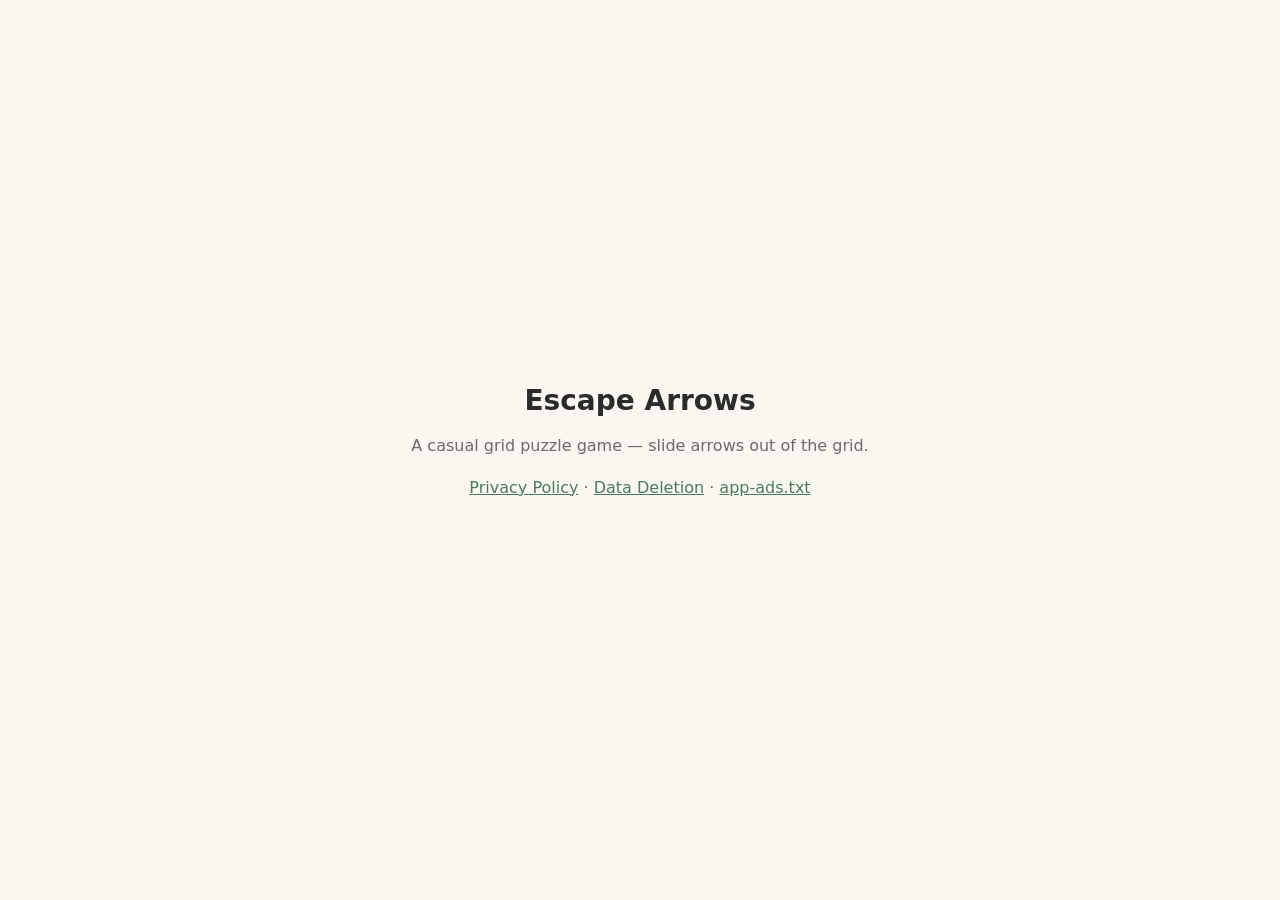
==== escape-arrows/index.html @ 3a2ca3ee "refactor(pages): move Escape Arrows under /escape-arrows/" ====
<!doctype html>
<html lang="en">
  <head>
    <meta charset="utf-8" />
    <meta name="viewport" content="width=device-width, initial-scale=1" />
    <title>Escape Arrows</title>
    <style>
      body {
        margin: 0;
        font-family: system-ui, -apple-system, Segoe UI, Roboto, sans-serif;
        background: #faf6f0;
        color: #2b2b2b;
        display: flex;
        min-height: 100vh;
        align-items: center;
        justify-content: center;
      }
      main {
        text-align: center;
        padding: 32px;
        max-width: 480px;
      }
      h1 {
        font-size: 28px;
        margin: 0 0 8px;
      }
      p {
        color: #6b6b6b;
        line-height: 1.6;
      }
      a {
        color: #4a7c59;
      }
    </style>
  </head>
  <body>
    <main>
      <h1>Escape Arrows</h1>
      <p>A casual grid puzzle game — slide arrows out of the grid.</p>
      <p>
        <a href="./privacy-policy.html">Privacy Policy</a> ·
        <a href="./delete-data.html">Data Deletion</a> ·
        <a href="../app-ads.txt">app-ads.txt</a>
      </p>
    </main>
  </body>
</html>
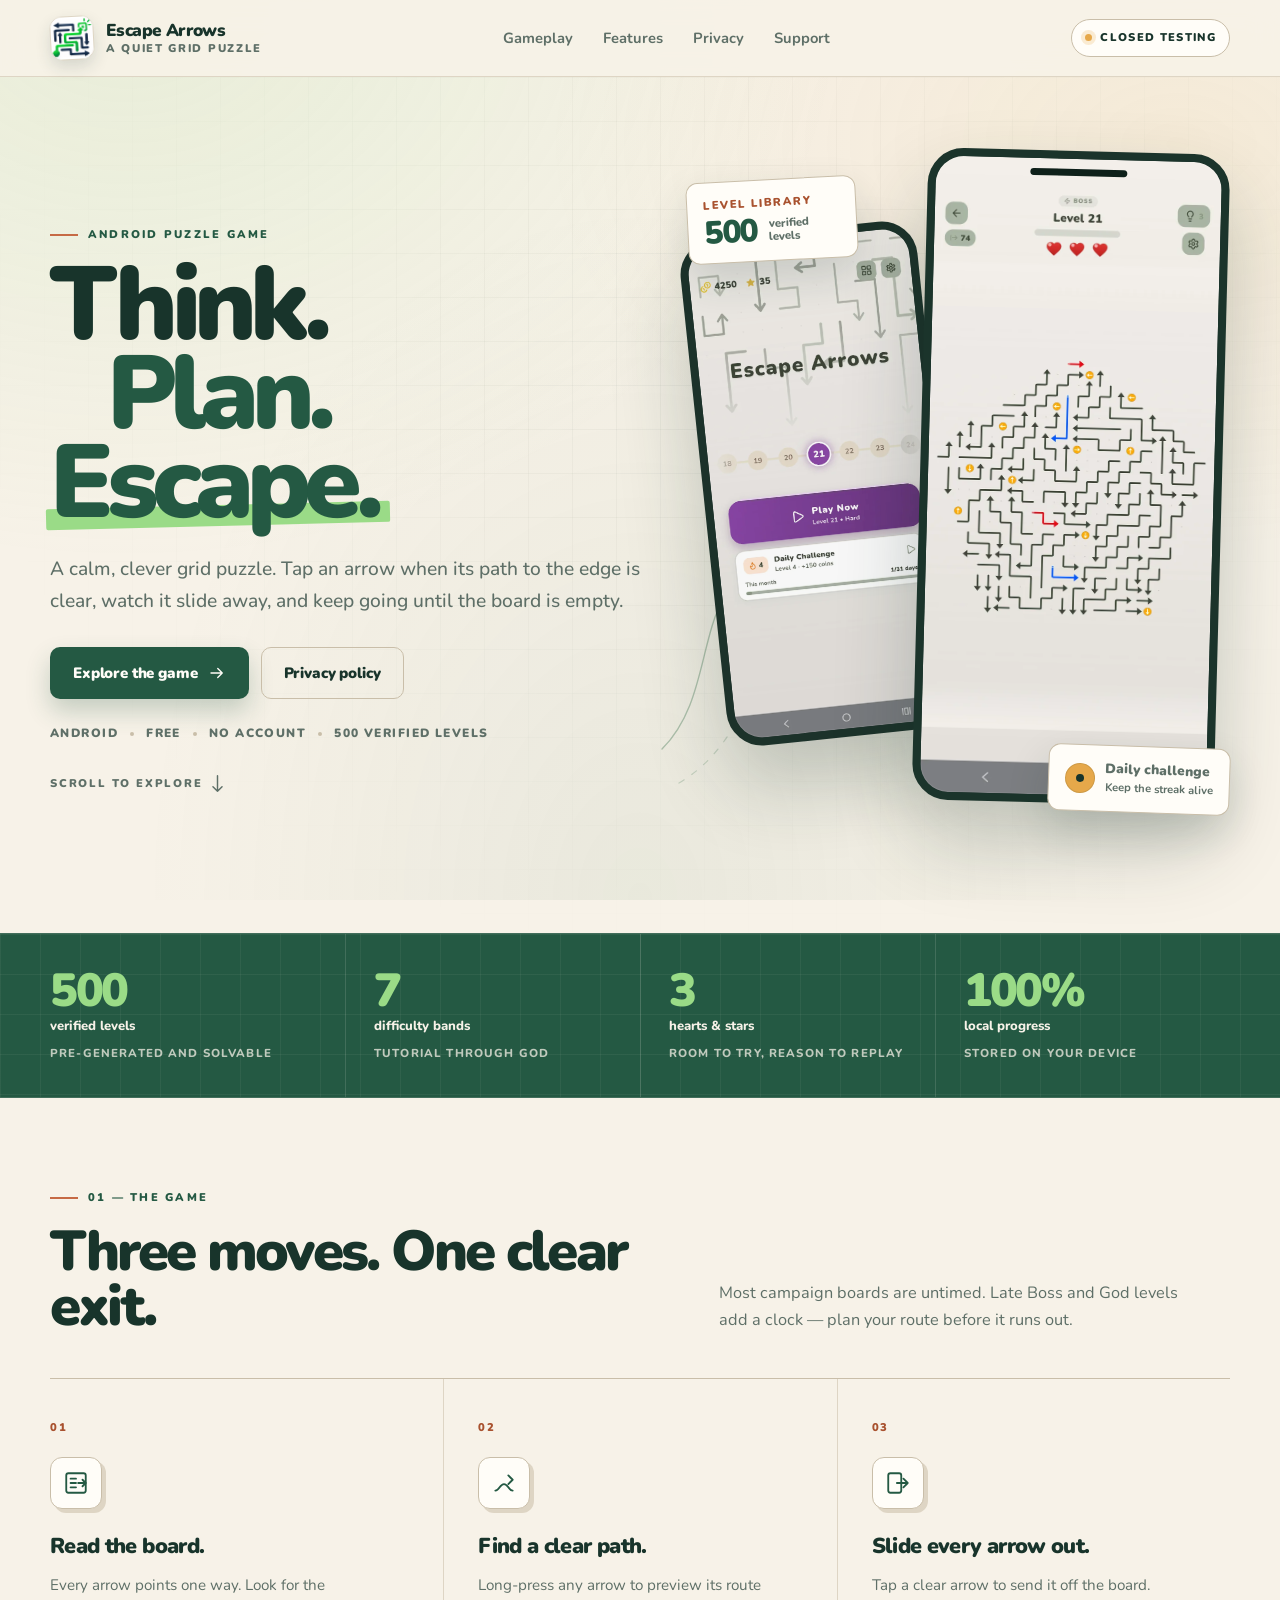
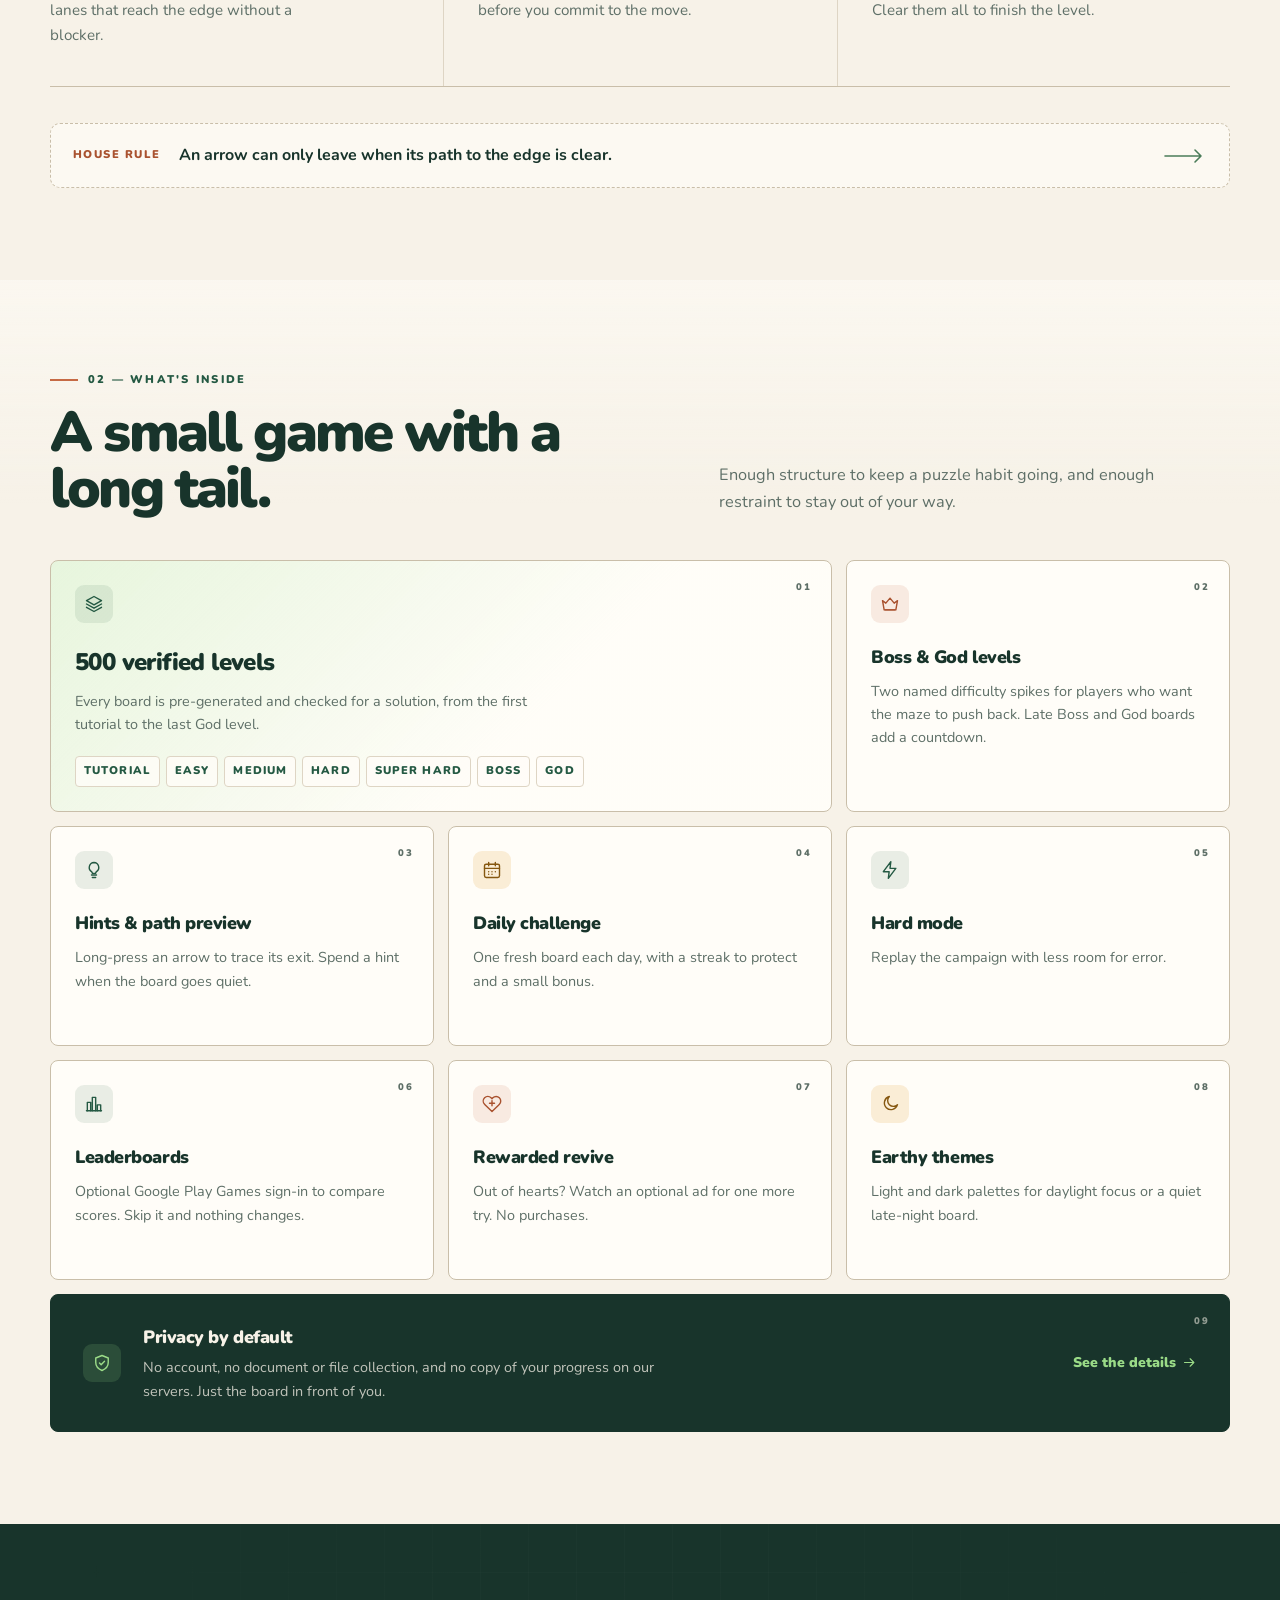
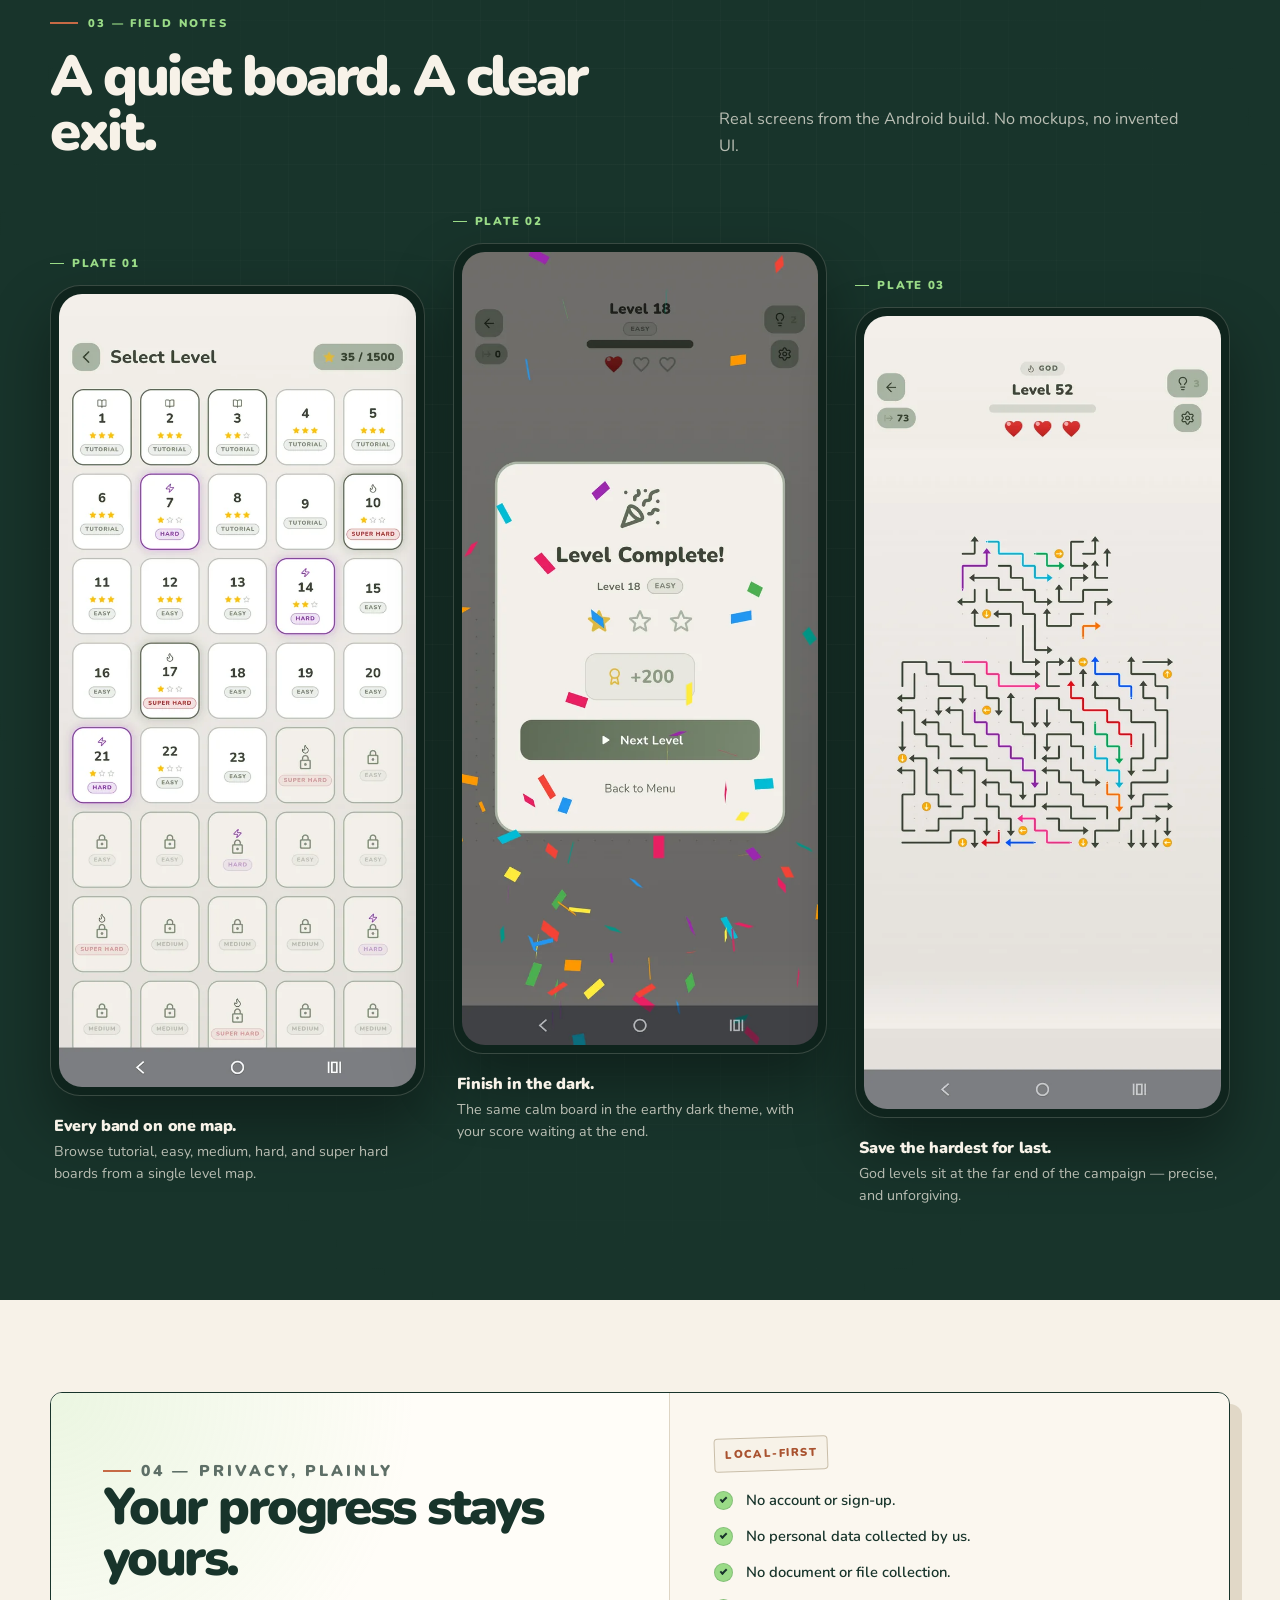
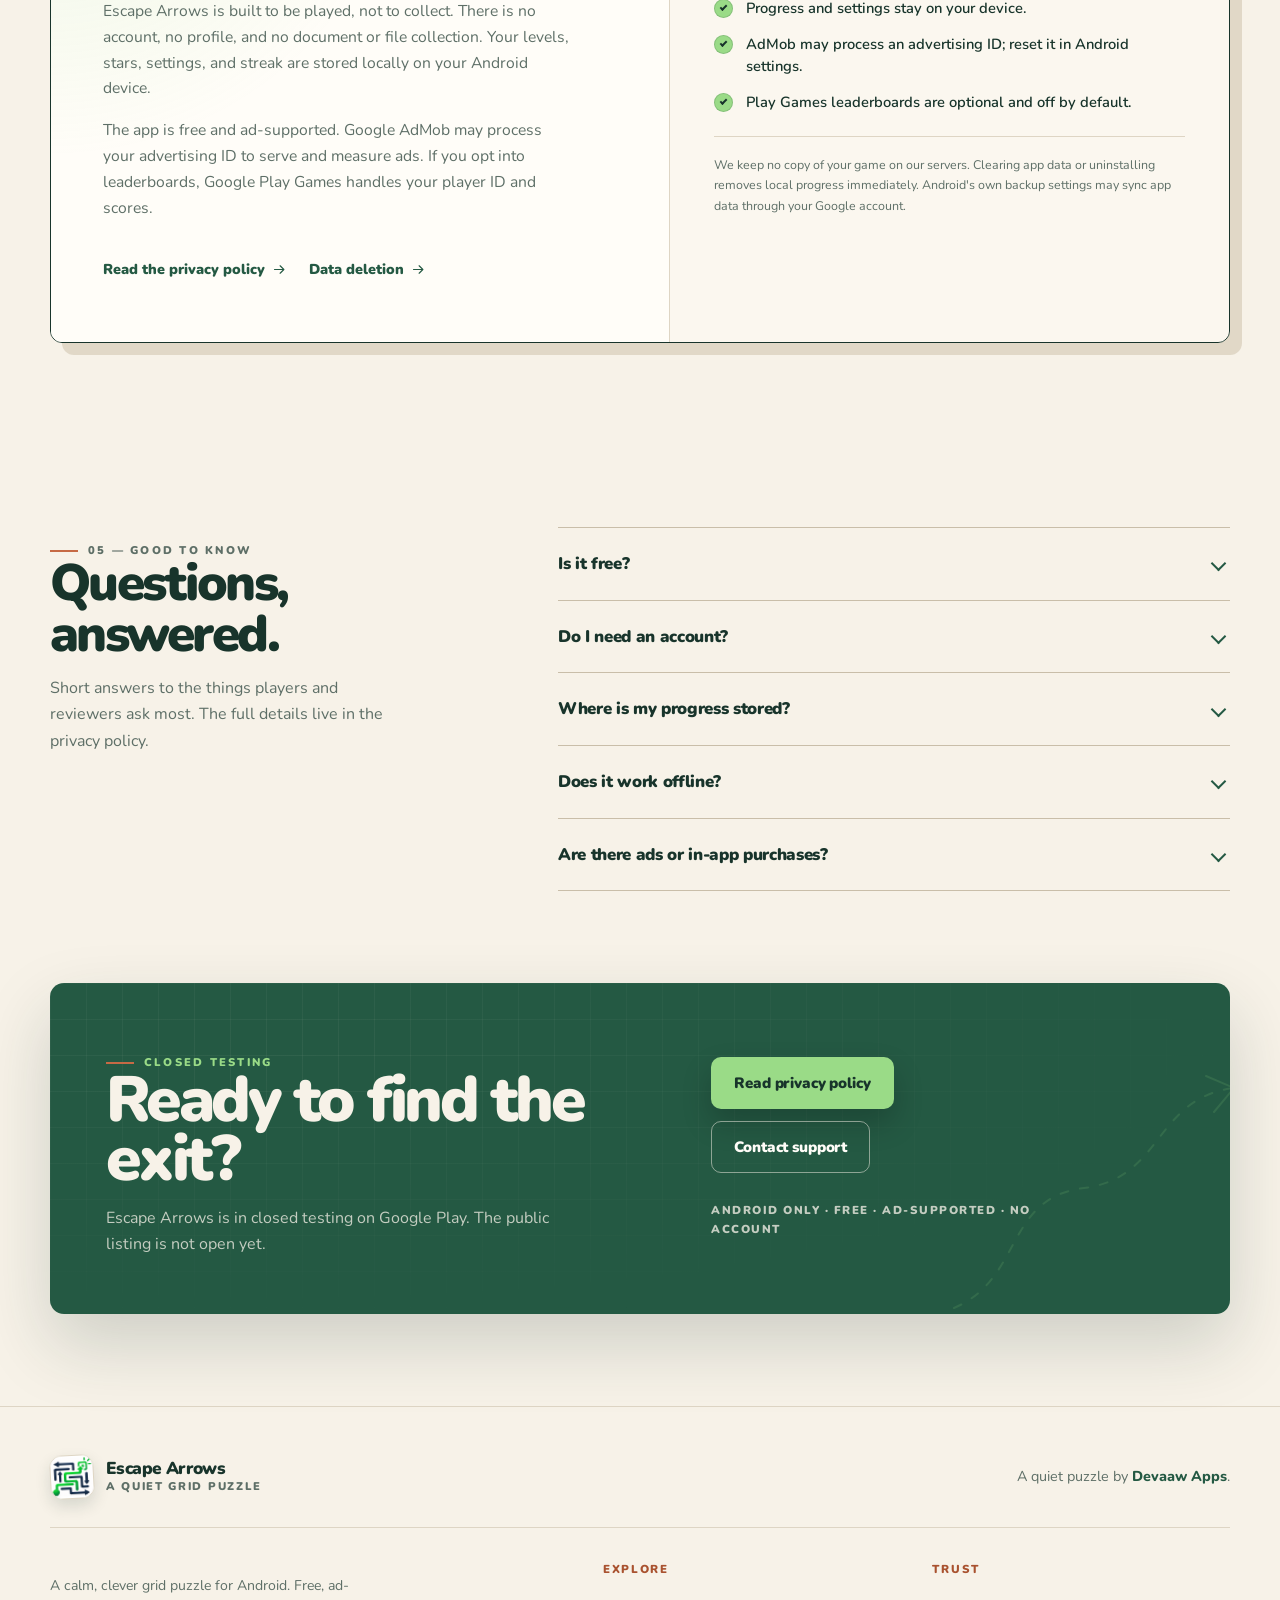
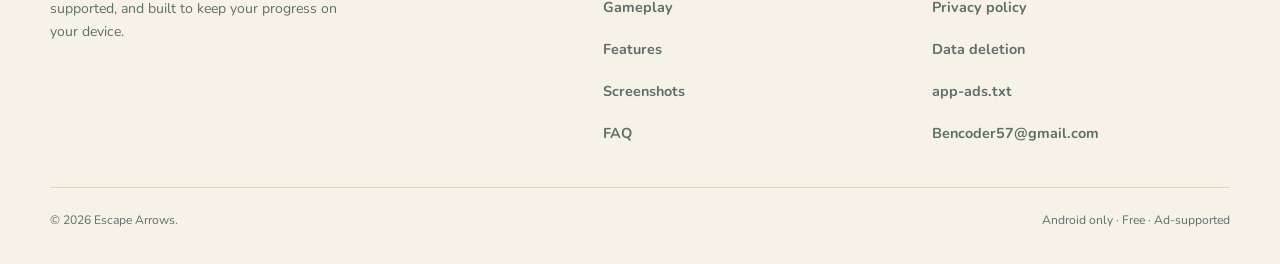
==== commit c9f11f9e: "feat(pages): redesign Escape Arrows landing page" ====
--- a/escape-arrows/index.html
+++ b/escape-arrows/index.html
@@ -3,45 +3,685 @@
   <head>
     <meta charset="utf-8" />
     <meta name="viewport" content="width=device-width, initial-scale=1" />
-    <title>Escape Arrows</title>
-    <style>
-      body {
-        margin: 0;
-        font-family: system-ui, -apple-system, Segoe UI, Roboto, sans-serif;
-        background: #faf6f0;
-        color: #2b2b2b;
-        display: flex;
-        min-height: 100vh;
-        align-items: center;
-        justify-content: center;
+    <title>Escape Arrows — Think. Plan. Escape.</title>
+    <meta
+      name="description"
+      content="Escape Arrows is a calm, clever Android grid puzzle. Slide every arrow out of the maze across 500 verified levels. No account, no purchases, progress stays local."
+    />
+    <meta name="color-scheme" content="light" />
+    <meta name="theme-color" content="#F7F2E8" />
+    <meta name="application-name" content="Escape Arrows" />
+    <link rel="canonical" href="https://devaaw.github.io/escape-arrows/" />
+
+    <meta property="og:type" content="website" />
+    <meta property="og:site_name" content="Escape Arrows" />
+    <meta property="og:title" content="Escape Arrows — Think. Plan. Escape." />
+    <meta
+      property="og:description"
+      content="A calm, clever grid puzzle for Android. Slide every arrow out of the maze across 500 verified levels. Free, no account, progress stays local."
+    />
+    <meta property="og:url" content="https://devaaw.github.io/escape-arrows/" />
+    <meta property="og:image" content="https://devaaw.github.io/escape-arrows/assets/images/og-image.jpg" />
+    <meta property="og:image:type" content="image/jpeg" />
+    <meta property="og:image:width" content="1024" />
+    <meta property="og:image:height" content="500" />
+    <meta property="og:image:alt" content="Escape Arrows key art with the game title, a puzzle board, and the words Think and Plan." />
+    <meta name="twitter:card" content="summary_large_image" />
+    <meta name="twitter:title" content="Escape Arrows — Think. Plan. Escape." />
+    <meta
+      name="twitter:description"
+      content="A calm, clever grid puzzle for Android. Slide every arrow out of the maze across 500 verified levels."
+    />
+    <meta name="twitter:image" content="https://devaaw.github.io/escape-arrows/assets/images/og-image.jpg" />
+    <meta name="twitter:image:alt" content="Escape Arrows key art with the game title, a puzzle board, and the words Think and Plan." />
+
+    <link rel="icon" href="assets/images/favicon.png" sizes="64x64" type="image/png" />
+    <link rel="apple-touch-icon" sizes="180x180" href="assets/images/apple-touch-icon.png" />
+    <link rel="preload" href="assets/fonts/Nunito.ttf" as="font" type="font/ttf" crossorigin />
+    <link rel="stylesheet" href="assets/styles.css" />
+    <script>
+      document.documentElement.classList.add("js");
+    </script>
+
+    <script type="application/ld+json">
+      {
+        "@context": "https://schema.org",
+        "@type": "SoftwareApplication",
+        "name": "Escape Arrows",
+        "url": "https://devaaw.github.io/escape-arrows/",
+        "image": "https://devaaw.github.io/escape-arrows/assets/images/og-image.jpg",
+        "applicationCategory": "GameApplication",
+        "operatingSystem": "Android",
+        "inLanguage": "en",
+        "description": "A calm, clever grid puzzle. Slide every arrow out of the maze across 500 verified levels.",
+        "offers": {
+          "@type": "Offer",
+          "price": "0",
+          "priceCurrency": "USD"
+        },
+        "publisher": {
+          "@type": "Organization",
+          "name": "Devaaw Apps",
+          "url": "https://devaaw.github.io/"
+        }
       }
-      main {
-        text-align: center;
-        padding: 32px;
-        max-width: 480px;
-      }
-      h1 {
-        font-size: 28px;
-        margin: 0 0 8px;
-      }
-      p {
-        color: #6b6b6b;
-        line-height: 1.6;
-      }
-      a {
-        color: #4a7c59;
-      }
-    </style>
+    </script>
   </head>
   <body>
-    <main>
-      <h1>Escape Arrows</h1>
-      <p>A casual grid puzzle game — slide arrows out of the grid.</p>
-      <p>
-        <a href="./privacy-policy.html">Privacy Policy</a> ·
-        <a href="./delete-data.html">Data Deletion</a> ·
-        <a href="../app-ads.txt">app-ads.txt</a>
-      </p>
+    <a class="skip-link" href="#main">Skip to content</a>
+
+    <header class="site-header">
+      <div class="header-inner">
+        <a class="brand" href="./">
+          <span class="brand-mark">
+            <img src="assets/images/logo.png" alt="" width="44" height="44" />
+          </span>
+          <span class="brand-text">
+            <strong>Escape Arrows</strong>
+            <small>A quiet grid puzzle</small>
+          </span>
+        </a>
+
+        <nav class="site-nav" aria-label="Primary navigation">
+          <a href="#gameplay">Gameplay</a>
+          <a href="#features">Features</a>
+          <a href="#privacy">Privacy</a>
+          <a href="#support">Support</a>
+        </nav>
+
+        <span class="status-pill"><span class="status-dot" aria-hidden="true"></span>Closed testing</span>
+      </div>
+    </header>
+
+    <main id="main">
+      <section class="hero" aria-labelledby="hero-title">
+        <div class="shell hero-grid">
+          <div class="hero-copy">
+            <p class="eyebrow"><span class="eyebrow-rule" aria-hidden="true"></span>Android puzzle game</p>
+            <h1 id="hero-title">
+              <span>Think.</span>
+              <span class="hero-line-2">Plan.</span>
+              <span class="hero-accent">Escape.</span>
+            </h1>
+            <p class="lead">
+              A calm, clever grid puzzle. Tap an arrow when its path to the edge is clear,
+              watch it slide away, and keep going until the board is empty.
+            </p>
+            <div class="hero-actions">
+              <a class="button button--primary" href="#gameplay">
+                Explore the game
+                <svg viewBox="0 0 24 24" fill="none" stroke="currentColor" stroke-width="1.8" stroke-linecap="round" stroke-linejoin="round" aria-hidden="true">
+                  <path d="M4 12h15M13 6l6 6-6 6" />
+                </svg>
+              </a>
+              <a class="button button--ghost" href="./privacy-policy.html">Privacy policy</a>
+            </div>
+            <ul class="hero-meta" aria-label="Game facts">
+              <li>Android</li>
+              <li>Free</li>
+              <li>No account</li>
+              <li>500 verified levels</li>
+            </ul>
+            <a class="scroll-cue" href="#proof">
+              <span>Scroll to explore</span>
+              <svg viewBox="0 0 14 22" fill="none" stroke="currentColor" stroke-width="1.6" stroke-linecap="round" stroke-linejoin="round" aria-hidden="true">
+                <path d="M7 2v17M2 14l5 5 5-5" />
+              </svg>
+            </a>
+          </div>
+
+          <div class="hero-visual">
+            <svg class="hero-path" viewBox="0 0 620 760" fill="none" aria-hidden="true">
+              <defs>
+                <marker id="hero-arrow" viewBox="0 0 12 12" refX="10" refY="6" markerWidth="7" markerHeight="7" orient="auto">
+                  <path d="M1 1l9 5-9 5" fill="none" stroke="currentColor" stroke-width="1.5" stroke-linecap="round" stroke-linejoin="round" />
+                </marker>
+              </defs>
+              <path
+                d="M20 660C90 590 50 470 150 430C260 386 220 250 330 220C440 190 470 90 590 70"
+                stroke="currentColor"
+                stroke-width="1.6"
+                stroke-linecap="round"
+                marker-end="url(#hero-arrow)"
+                opacity="0.72"
+              />
+              <path
+                class="dash"
+                d="M40 700C140 640 120 520 230 480C340 440 300 300 420 260C500 234 540 160 600 140"
+                stroke="currentColor"
+                stroke-width="1.4"
+                stroke-linecap="round"
+                opacity="0.45"
+              />
+            </svg>
+
+            <div class="phone-stack">
+              <div class="phone phone--back">
+                <img
+                  src="assets/images/screenshot-home.webp"
+                  alt="Escape Arrows home screen with a Play Now button, current level, hard mode, and the daily challenge streak."
+                  width="640"
+                  height="1423"
+                  decoding="async"
+                />
+              </div>
+              <div class="phone phone--front">
+                <img
+                  src="assets/images/screenshot-boss.webp"
+                  alt="Escape Arrows Boss Level 21 gameplay screen showing the BOSS difficulty label and a grid of arrow tiles."
+                  width="640"
+                  height="1423"
+                  decoding="async"
+                  fetchpriority="high"
+                />
+              </div>
+
+              <div class="float-card float-card--levels" aria-hidden="true">
+                <span class="float-kicker">Level library</span>
+                <strong>500</strong>
+                <span>verified levels</span>
+              </div>
+
+              <div class="float-card float-card--daily" aria-hidden="true">
+                <span class="daily-dot"></span>
+                <span>
+                  <strong>Daily challenge</strong>
+                  <span>Keep the streak alive</span>
+                </span>
+              </div>
+            </div>
+          </div>
+        </div>
+      </section>
+
+      <section class="proof" id="proof" aria-label="Game facts at a glance">
+        <div class="shell proof-grid">
+          <div class="proof-item">
+            <strong>500</strong>
+            <span>verified levels</span>
+            <small>Pre-generated and solvable</small>
+          </div>
+          <div class="proof-item">
+            <strong>7</strong>
+            <span>difficulty bands</span>
+            <small>Tutorial through God</small>
+          </div>
+          <div class="proof-item">
+            <strong>3</strong>
+            <span>hearts &amp; stars</span>
+            <small>Room to try, reason to replay</small>
+          </div>
+          <div class="proof-item">
+            <strong>100%</strong>
+            <span>local progress</span>
+            <small>Stored on your device</small>
+          </div>
+        </div>
+      </section>
+
+      <section class="section gameplay" id="gameplay" aria-labelledby="gameplay-title">
+        <div class="shell">
+          <div class="section-head section-head--split reveal">
+            <div>
+              <p class="eyebrow"><span class="eyebrow-rule" aria-hidden="true"></span>01 — The game</p>
+              <h2 id="gameplay-title">Three moves. One clear exit.</h2>
+            </div>
+            <p class="section-intro">
+              Most campaign boards are untimed. Late Boss and God levels add a clock
+              — plan your route before it runs out.
+            </p>
+          </div>
+
+          <div class="steps">
+            <article class="step reveal">
+              <span class="step-num">01</span>
+              <span class="step-icon" aria-hidden="true">
+                <svg viewBox="0 0 24 24" fill="none" stroke="currentColor" stroke-width="1.7" stroke-linecap="round" stroke-linejoin="round">
+                  <rect x="3" y="3" width="18" height="18" rx="2" />
+                  <path d="M7 8h5M7 12h5M7 16h5" />
+                  <path d="M14 12h7M18 9l3 3-3 3" />
+                </svg>
+              </span>
+              <h3>Read the board.</h3>
+              <p>Every arrow points one way. Look for the lanes that reach the edge without a blocker.</p>
+            </article>
+
+            <article class="step reveal">
+              <span class="step-num">02</span>
+              <span class="step-icon" aria-hidden="true">
+                <svg viewBox="0 0 24 24" fill="none" stroke="currentColor" stroke-width="1.7" stroke-linecap="round" stroke-linejoin="round">
+                  <path d="M4 19c4 0 4-6 8-6s4 6 8 6" />
+                  <path d="M16 5l4 4-4 4" />
+                </svg>
+              </span>
+              <h3>Find a clear path.</h3>
+              <p>Long-press any arrow to preview its route before you commit to the move.</p>
+            </article>
+
+            <article class="step reveal">
+              <span class="step-num">03</span>
+              <span class="step-icon" aria-hidden="true">
+                <svg viewBox="0 0 24 24" fill="none" stroke="currentColor" stroke-width="1.7" stroke-linecap="round" stroke-linejoin="round">
+                  <rect x="3" y="3" width="12" height="18" rx="2" />
+                  <path d="M11 12h10M17 8l4 4-4 4" />
+                </svg>
+              </span>
+              <h3>Slide every arrow out.</h3>
+              <p>Tap a clear arrow to send it off the board. Clear them all to finish the level.</p>
+            </article>
+          </div>
+
+          <aside class="rule-note reveal">
+            <span>House rule</span>
+            <p>An arrow can only leave when its path to the edge is clear.</p>
+            <svg viewBox="0 0 44 20" fill="none" stroke="currentColor" stroke-width="1.6" stroke-linecap="round" stroke-linejoin="round" aria-hidden="true">
+              <path d="M2 10h36M32 4l6 6-6 6" />
+            </svg>
+          </aside>
+        </div>
+      </section>
+
+      <section class="section features" id="features" aria-labelledby="features-title">
+        <div class="shell">
+          <div class="section-head section-head--split reveal">
+            <div>
+              <p class="eyebrow"><span class="eyebrow-rule" aria-hidden="true"></span>02 — What's inside</p>
+              <h2 id="features-title">A small game with a long tail.</h2>
+            </div>
+            <p class="section-intro">
+              Enough structure to keep a puzzle habit going, and enough restraint
+              to stay out of your way.
+            </p>
+          </div>
+
+          <div class="feature-grid">
+            <article class="feature feature--wide reveal">
+              <span class="feature-index" aria-hidden="true">01</span>
+              <span class="feature-icon" aria-hidden="true">
+                <svg viewBox="0 0 24 24" fill="none" stroke="currentColor" stroke-width="1.7" stroke-linecap="round" stroke-linejoin="round">
+                  <path d="M12 3l9 5-9 5-9-5 9-5Z" />
+                  <path d="M3 12l9 5 9-5" />
+                  <path d="M3 16l9 5 9-5" />
+                </svg>
+              </span>
+              <h3>500 verified levels</h3>
+              <p>
+                Every board is pre-generated and checked for a solution, from the first
+                tutorial to the last God level.
+              </p>
+              <div class="tag-row" role="list" aria-label="Difficulty bands">
+                <span class="tag" role="listitem">Tutorial</span>
+                <span class="tag" role="listitem">Easy</span>
+                <span class="tag" role="listitem">Medium</span>
+                <span class="tag" role="listitem">Hard</span>
+                <span class="tag" role="listitem">Super Hard</span>
+                <span class="tag" role="listitem">Boss</span>
+                <span class="tag" role="listitem">God</span>
+              </div>
+            </article>
+
+            <article class="feature feature--clay reveal">
+              <span class="feature-index" aria-hidden="true">02</span>
+              <span class="feature-icon" aria-hidden="true">
+                <svg viewBox="0 0 24 24" fill="none" stroke="currentColor" stroke-width="1.7" stroke-linecap="round" stroke-linejoin="round">
+                  <path d="M3 8l4 3 5-6 5 6 4-3-2 11H5L3 8Z" />
+                  <path d="M6 19h12" />
+                </svg>
+              </span>
+              <h3>Boss &amp; God levels</h3>
+              <p>Two named difficulty spikes for players who want the maze to push back. Late Boss and God boards add a countdown.</p>
+            </article>
+
+            <article class="feature reveal">
+              <span class="feature-index" aria-hidden="true">03</span>
+              <span class="feature-icon" aria-hidden="true">
+                <svg viewBox="0 0 24 24" fill="none" stroke="currentColor" stroke-width="1.7" stroke-linecap="round" stroke-linejoin="round">
+                  <path d="M9 18h6M10 21h4" />
+                  <path d="M12 3a6 6 0 0 0-3 11c.7.5 1 1.3 1 2h4c0-.7.3-1.5 1-2a6 6 0 0 0-3-11Z" />
+                </svg>
+              </span>
+              <h3>Hints &amp; path preview</h3>
+              <p>Long-press an arrow to trace its exit. Spend a hint when the board goes quiet.</p>
+            </article>
+
+            <article class="feature feature--amber reveal">
+              <span class="feature-index" aria-hidden="true">04</span>
+              <span class="feature-icon" aria-hidden="true">
+                <svg viewBox="0 0 24 24" fill="none" stroke="currentColor" stroke-width="1.7" stroke-linecap="round" stroke-linejoin="round">
+                  <rect x="3" y="5" width="18" height="16" rx="2" />
+                  <path d="M16 3v4M8 3v4M3 10h18" />
+                  <path d="M8 14h.01M12 14h.01M16 14h.01M8 17h.01M12 17h.01" />
+                </svg>
+              </span>
+              <h3>Daily challenge</h3>
+              <p>One fresh board each day, with a streak to protect and a small bonus.</p>
+            </article>
+
+            <article class="feature reveal">
+              <span class="feature-index" aria-hidden="true">05</span>
+              <span class="feature-icon" aria-hidden="true">
+                <svg viewBox="0 0 24 24" fill="none" stroke="currentColor" stroke-width="1.7" stroke-linecap="round" stroke-linejoin="round">
+                  <path d="M13 2 4 14h7l-1 8 9-12h-7l1-8Z" />
+                </svg>
+              </span>
+              <h3>Hard mode</h3>
+              <p>Replay the campaign with less room for error.</p>
+            </article>
+
+            <article class="feature reveal">
+              <span class="feature-index" aria-hidden="true">06</span>
+              <span class="feature-icon" aria-hidden="true">
+                <svg viewBox="0 0 24 24" fill="none" stroke="currentColor" stroke-width="1.7" stroke-linecap="round" stroke-linejoin="round">
+                  <path d="M4 20V10h4v10M10 20V4h4v16M16 20v-7h4v7" />
+                  <path d="M3 20h18" />
+                </svg>
+              </span>
+              <h3>Leaderboards</h3>
+              <p>Optional Google Play Games sign-in to compare scores. Skip it and nothing changes.</p>
+            </article>
+
+            <article class="feature feature--clay reveal">
+              <span class="feature-index" aria-hidden="true">07</span>
+              <span class="feature-icon" aria-hidden="true">
+                <svg viewBox="0 0 24 24" fill="none" stroke="currentColor" stroke-width="1.7" stroke-linecap="round" stroke-linejoin="round">
+                  <path d="M20.8 4.6a5.5 5.5 0 0 0-7.8 0L12 5.7l-1.1-1.1a5.5 5.5 0 0 0-7.8 7.8l1.1 1.1L12 21l7.8-7.5 1.1-1.1a5.5 5.5 0 0 0-.1-7.8Z" />
+                  <path d="M12 8v6M9 11h6" />
+                </svg>
+              </span>
+              <h3>Rewarded revive</h3>
+              <p>Out of hearts? Watch an optional ad for one more try. No purchases.</p>
+            </article>
+
+            <article class="feature feature--amber reveal">
+              <span class="feature-index" aria-hidden="true">08</span>
+              <span class="feature-icon" aria-hidden="true">
+                <svg viewBox="0 0 24 24" fill="none" stroke="currentColor" stroke-width="1.7" stroke-linecap="round" stroke-linejoin="round">
+                  <path d="M21 12.8A8 8 0 1 1 11.2 3 6.5 6.5 0 0 0 21 12.8Z" />
+                </svg>
+              </span>
+              <h3>Earthy themes</h3>
+              <p>Light and dark palettes for daylight focus or a quiet late-night board.</p>
+            </article>
+
+            <article class="feature feature--dark reveal">
+              <span class="feature-index" aria-hidden="true">09</span>
+              <span class="feature-icon" aria-hidden="true">
+                <svg viewBox="0 0 24 24" fill="none" stroke="currentColor" stroke-width="1.7" stroke-linecap="round" stroke-linejoin="round">
+                  <path d="M12 3 4.5 6v5.5c0 4.6 3.2 7.8 7.5 9.5 4.3-1.7 7.5-4.9 7.5-9.5V6L12 3Z" />
+                  <path d="m9 12 2 2 4-4" />
+                </svg>
+              </span>
+              <div>
+                <h3>Privacy by default</h3>
+                <p>No account, no document or file collection, and no copy of your progress on our servers. Just the board in front of you.</p>
+              </div>
+              <a class="feature-link" href="#privacy">
+                See the details
+                <svg viewBox="0 0 24 24" fill="none" stroke="currentColor" stroke-width="1.8" stroke-linecap="round" stroke-linejoin="round" aria-hidden="true">
+                  <path d="M4 12h15M13 6l6 6-6 6" />
+                </svg>
+              </a>
+            </article>
+          </div>
+        </div>
+      </section>
+
+      <section class="gallery" id="screenshots" aria-labelledby="gallery-title">
+        <div class="shell">
+          <div class="section-head section-head--split reveal">
+            <div>
+              <p class="eyebrow"><span class="eyebrow-rule" aria-hidden="true"></span>03 — Field notes</p>
+              <h2 id="gallery-title">A quiet board. A clear exit.</h2>
+            </div>
+            <p class="section-intro">
+              Real screens from the Android build. No mockups, no invented UI.
+            </p>
+          </div>
+
+          <div class="gallery-grid">
+            <figure class="shot reveal">
+              <span class="plate">Plate 01</span>
+              <div class="phone-frame">
+                <img
+                  src="assets/images/screenshot-levels-gallery.webp"
+                  srcset="assets/images/screenshot-levels.webp 640w, assets/images/screenshot-levels-gallery.webp 800w"
+                  sizes="(max-width: 760px) min(320px, 90vw), (max-width: 1000px) calc((100vw - 72px) / 2), (min-width: 1228px) 375px, calc((100vw - 104px) / 3)"
+                  alt="Level select screen with numbered level tiles and difficulty labels including Tutorial, Easy, Medium, Hard, and Super Hard."
+                  width="800"
+                  height="1778"
+                  loading="lazy"
+                  decoding="async"
+                />
+              </div>
+              <figcaption>
+                <strong>Every band on one map.</strong>
+                Browse tutorial, easy, medium, hard, and super hard boards from a single level map.
+              </figcaption>
+            </figure>
+
+            <figure class="shot reveal">
+              <span class="plate">Plate 02</span>
+              <div class="phone-frame">
+                <img
+                  src="assets/images/screenshot-dark-gallery.webp"
+                  srcset="assets/images/screenshot-dark.webp 640w, assets/images/screenshot-dark-gallery.webp 800w"
+                  sizes="(max-width: 760px) min(320px, 90vw), (max-width: 1000px) calc((100vw - 72px) / 2), (min-width: 1228px) 375px, calc((100vw - 104px) / 3)"
+                  alt="Dark-theme level complete screen showing the puzzle board behind a Level Complete panel for Level 18 with a plus 200 score and Next Level button."
+                  width="800"
+                  height="1778"
+                  loading="lazy"
+                  decoding="async"
+                />
+              </div>
+              <figcaption>
+                <strong>Finish in the dark.</strong>
+                The same calm board in the earthy dark theme, with your score waiting at the end.
+              </figcaption>
+            </figure>
+
+            <figure class="shot reveal">
+              <span class="plate">Plate 03</span>
+              <div class="phone-frame">
+                <img
+                  src="assets/images/screenshot-god-gallery.webp"
+                  srcset="assets/images/screenshot-god.webp 640w, assets/images/screenshot-god-gallery.webp 800w"
+                  sizes="(max-width: 760px) min(320px, 90vw), (max-width: 1000px) calc((100vw - 72px) / 2), (min-width: 1228px) 375px, calc((100vw - 104px) / 3)"
+                  alt="God Level 52 gameplay screen showing the GOD difficulty label and the arrow board."
+                  width="800"
+                  height="1778"
+                  loading="lazy"
+                  decoding="async"
+                />
+              </div>
+              <figcaption>
+                <strong>Save the hardest for last.</strong>
+                God levels sit at the far end of the campaign — precise, and unforgiving.
+              </figcaption>
+            </figure>
+          </div>
+        </div>
+      </section>
+
+      <section class="section privacy" id="privacy" aria-labelledby="privacy-title">
+        <div class="shell">
+          <div class="privacy-card reveal">
+            <div class="privacy-copy">
+              <p class="eyebrow"><span class="eyebrow-rule" aria-hidden="true"></span>04 — Privacy, plainly</p>
+              <h2 id="privacy-title">Your progress stays yours.</h2>
+              <p>
+                Escape Arrows is built to be played, not to collect. There is no account,
+                no profile, and no document or file collection. Your levels, stars, settings,
+                and streak are stored locally on your Android device.
+              </p>
+              <p>
+                The app is free and ad-supported. Google AdMob may process your advertising
+                ID to serve and measure ads. If you opt into leaderboards, Google Play Games
+                handles your player ID and scores.
+              </p>
+              <div class="privacy-links">
+                <a class="text-link" href="./privacy-policy.html">
+                  Read the privacy policy
+                  <svg viewBox="0 0 24 24" fill="none" stroke="currentColor" stroke-width="1.8" stroke-linecap="round" stroke-linejoin="round" aria-hidden="true">
+                    <path d="M4 12h15M13 6l6 6-6 6" />
+                  </svg>
+                </a>
+                <a class="text-link" href="./delete-data.html">
+                  Data deletion
+                  <svg viewBox="0 0 24 24" fill="none" stroke="currentColor" stroke-width="1.8" stroke-linecap="round" stroke-linejoin="round" aria-hidden="true">
+                    <path d="M4 12h15M13 6l6 6-6 6" />
+                  </svg>
+                </a>
+              </div>
+            </div>
+
+            <div class="privacy-side">
+              <span class="stamp">Local-first</span>
+              <ul class="check-list">
+                <li>No account or sign-up.</li>
+                <li>No personal data collected by us.</li>
+                <li>No document or file collection.</li>
+                <li>Progress and settings stay on your device.</li>
+                <li>AdMob may process an advertising ID; reset it in Android settings.</li>
+                <li>Play Games leaderboards are optional and off by default.</li>
+              </ul>
+              <p class="privacy-note">
+                We keep no copy of your game on our servers. Clearing app data or uninstalling removes
+                local progress immediately. Android's own backup settings may sync app
+                data through your Google account.
+              </p>
+            </div>
+          </div>
+        </div>
+      </section>
+
+      <section class="section faq" id="faq" aria-labelledby="faq-title">
+        <div class="shell faq-grid">
+          <div class="faq-intro reveal">
+            <p class="eyebrow"><span class="eyebrow-rule" aria-hidden="true"></span>05 — Good to know</p>
+            <h2 id="faq-title">Questions, answered.</h2>
+            <p>
+              Short answers to the things players and reviewers ask most. The full
+              details live in the privacy policy.
+            </p>
+          </div>
+
+          <div class="faq-list reveal">
+            <details>
+              <summary>Is it free?</summary>
+              <p>Yes. Escape Arrows is free to play and supported by ads. There are no in-app purchases.</p>
+            </details>
+            <details>
+              <summary>Do I need an account?</summary>
+              <p>No. You can play without signing in. Google Play Games sign-in is optional and only used for leaderboards.</p>
+            </details>
+            <details>
+              <summary>Where is my progress stored?</summary>
+              <p>Locally on your device, in Android app storage. We do not keep a copy on our servers.</p>
+            </details>
+            <details>
+              <summary>Does it work offline?</summary>
+              <p>Yes. The puzzle itself works offline. Ads, leaderboards, and app updates need a connection.</p>
+            </details>
+            <details>
+              <summary>Are there ads or in-app purchases?</summary>
+              <p>There are ads served by Google AdMob, including an optional rewarded ad for a revive. There are no in-app purchases.</p>
+            </details>
+          </div>
+        </div>
+      </section>
+
+      <section class="cta" id="support" aria-labelledby="cta-title">
+        <div class="shell">
+          <div class="cta-card reveal">
+            <svg class="cta-arrow" viewBox="0 0 320 320" fill="none" aria-hidden="true">
+              <path d="M20 270C90 240 70 160 150 150c80-10 70-90 150-100" stroke="currentColor" stroke-width="2" stroke-linecap="round" stroke-dasharray="8 12" />
+              <path d="M272 38l28 12-20 24" stroke="currentColor" stroke-width="2" stroke-linecap="round" stroke-linejoin="round" />
+            </svg>
+            <div class="cta-copy">
+              <p class="eyebrow"><span class="eyebrow-rule" aria-hidden="true"></span>Closed testing</p>
+              <h2 id="cta-title">Ready to find the exit?</h2>
+              <p>
+                Escape Arrows is in closed testing on Google Play. The public listing
+                is not open yet.
+              </p>
+            </div>
+            <div class="cta-actions">
+              <a class="button button--lime" href="./privacy-policy.html">Read privacy policy</a>
+              <a class="button button--outline-light" href="mailto:Bencoder57@gmail.com">Contact support</a>
+              <p class="cta-note">Android only · Free · Ad-supported · No account</p>
+            </div>
+          </div>
+        </div>
+      </section>
     </main>
+
+    <footer class="site-footer">
+      <div class="shell footer-top">
+        <a class="brand" href="./">
+          <span class="brand-mark">
+            <img src="assets/images/logo.png" alt="" width="44" height="44" />
+          </span>
+          <span class="brand-text">
+            <strong>Escape Arrows</strong>
+            <small>A quiet grid puzzle</small>
+          </span>
+        </a>
+        <p>A quiet puzzle by <a href="https://devaaw.github.io/">Devaaw Apps</a>.</p>
+      </div>
+
+      <div class="shell footer-grid">
+        <div class="footer-about">
+          <p>
+            A calm, clever grid puzzle for Android. Free, ad-supported, and built to
+            keep your progress on your device.
+          </p>
+        </div>
+        <nav class="footer-col" aria-label="Explore">
+          <h3>Explore</h3>
+          <a href="#gameplay">Gameplay</a>
+          <a href="#features">Features</a>
+          <a href="#screenshots">Screenshots</a>
+          <a href="#faq">FAQ</a>
+        </nav>
+        <nav class="footer-col" aria-label="Trust and support">
+          <h3>Trust</h3>
+          <a href="./privacy-policy.html">Privacy policy</a>
+          <a href="./delete-data.html">Data deletion</a>
+          <a href="../app-ads.txt">app-ads.txt</a>
+          <a href="mailto:Bencoder57@gmail.com">Bencoder57@gmail.com</a>
+        </nav>
+      </div>
+
+      <div class="shell footer-bottom">
+        <p>© 2026 Escape Arrows.</p>
+        <p>Android only · Free · Ad-supported</p>
+      </div>
+    </footer>
+
+    <script>
+      (function () {
+        var reveals = document.querySelectorAll(".reveal");
+        if (!("IntersectionObserver" in window)) {
+          reveals.forEach(function (element) {
+            element.classList.add("is-visible");
+          });
+          return;
+        }
+        var observer = new IntersectionObserver(
+          function (entries) {
+            entries.forEach(function (entry) {
+              if (entry.isIntersecting) {
+                entry.target.classList.add("is-visible");
+                observer.unobserve(entry.target);
+              }
+            });
+          },
+          { rootMargin: "0px 0px -8% 0px", threshold: 0.08 }
+        );
+        reveals.forEach(function (element) {
+          observer.observe(element);
+        });
+      })();
+    </script>
   </body>
 </html>
--- a/escape-arrows/assets/styles.css
+++ b/escape-arrows/assets/styles.css
@@ -0,0 +1,2183 @@
+@font-face {
+  font-family: "Nunito";
+  src: url("fonts/Nunito.ttf") format("truetype");
+  font-weight: 200 1000;
+  font-style: normal;
+  font-display: swap;
+}
+
+:root {
+  --paper: #f7f2e8;
+  --paper-light: #fffdf8;
+  --ink: #18342b;
+  --muted: #5e6f67;
+  --forest: #245943;
+  --forest-deep: #173d2d;
+  --sage: #4a7c59;
+  --lime: #9adb87;
+  --clay: #c66a45;
+  --clay-text: #a9522f;
+  --amber: #e6a84a;
+  --line: #ded5c4;
+  --line-strong: #c9bea9;
+  --shadow: 0 24px 60px rgba(24, 52, 43, 0.12);
+  --shell: min(1180px, calc(100% - 48px));
+  --font: "Nunito", system-ui, -apple-system, "Segoe UI", sans-serif;
+}
+
+*,
+*::before,
+*::after {
+  box-sizing: border-box;
+}
+
+html {
+  scroll-behavior: smooth;
+  scroll-padding-top: 104px;
+  -webkit-text-size-adjust: 100%;
+}
+
+body {
+  margin: 0;
+  font-family: var(--font);
+  font-weight: 400;
+  line-height: 1.65;
+  color: var(--ink);
+  background: var(--paper);
+  overflow-x: hidden;
+  -webkit-font-smoothing: antialiased;
+  text-rendering: optimizeLegibility;
+}
+
+body::before {
+  content: "";
+  position: fixed;
+  inset: 0;
+  z-index: -1;
+  pointer-events: none;
+  background:
+    radial-gradient(ellipse at 10% 0%, rgba(154, 219, 135, 0.16), transparent 44%),
+    radial-gradient(ellipse at 92% 16%, rgba(230, 168, 74, 0.11), transparent 38%),
+    radial-gradient(ellipse at 50% 100%, rgba(74, 124, 89, 0.08), transparent 55%);
+}
+
+::selection {
+  background: var(--lime);
+  color: var(--ink);
+}
+
+a {
+  color: var(--forest);
+  text-decoration-thickness: 1px;
+  text-underline-offset: 3px;
+}
+
+a:hover {
+  color: var(--ink);
+}
+
+img,
+svg {
+  max-width: 100%;
+}
+
+img {
+  display: block;
+}
+
+:focus-visible {
+  outline: 3px solid var(--clay-text);
+  outline-offset: 3px;
+  border-radius: 4px;
+}
+
+.cta-card :focus-visible {
+  outline-color: var(--paper-light);
+}
+
+.feature--dark :focus-visible {
+  outline-color: var(--lime);
+}
+
+.skip-link {
+  position: absolute;
+  left: 16px;
+  top: -80px;
+  z-index: 100;
+  padding: 12px 18px;
+  border-radius: 8px;
+  background: var(--ink);
+  color: var(--paper-light);
+  font-weight: 800;
+  text-decoration: none;
+  transition: top 180ms ease;
+}
+
+.skip-link:focus {
+  top: 12px;
+  color: var(--paper-light);
+}
+
+.shell {
+  width: var(--shell);
+  margin-inline: auto;
+}
+
+.site-header {
+  position: sticky;
+  top: 0;
+  z-index: 50;
+  border-bottom: 1px solid var(--line);
+  background: rgba(247, 242, 232, 0.92);
+  -webkit-backdrop-filter: blur(14px);
+  backdrop-filter: blur(14px);
+}
+
+.header-inner {
+  width: var(--shell);
+  min-height: 76px;
+  margin-inline: auto;
+  display: flex;
+  align-items: center;
+  justify-content: space-between;
+  gap: 26px;
+}
+
+.brand {
+  display: inline-flex;
+  align-items: center;
+  gap: 12px;
+  color: var(--ink);
+  text-decoration: none;
+  flex: none;
+}
+
+.brand-mark {
+  width: 44px;
+  height: 44px;
+  flex: none;
+  overflow: hidden;
+  border: 1px solid var(--line);
+  border-radius: 12px;
+  background: #fff;
+  box-shadow: 0 7px 16px rgba(24, 52, 43, 0.14);
+  transform: rotate(-3deg);
+}
+
+.brand-mark img {
+  width: 100%;
+  height: 100%;
+  object-fit: cover;
+}
+
+.brand-text {
+  display: grid;
+  line-height: 1.05;
+}
+
+.brand-text strong {
+  font-size: 1.08rem;
+  font-weight: 900;
+  letter-spacing: -0.035em;
+}
+
+.brand-text small {
+  margin-top: 3px;
+  color: var(--muted);
+  font-size: 0.7rem;
+  font-weight: 900;
+  letter-spacing: 0.15em;
+  text-transform: uppercase;
+}
+
+.site-nav {
+  display: flex;
+  align-items: center;
+  gap: 26px;
+  font-size: 0.92rem;
+  font-weight: 700;
+}
+
+.site-nav a {
+  position: relative;
+  display: inline-flex;
+  align-items: center;
+  min-height: 44px;
+  padding: 0 2px;
+  color: var(--muted);
+  text-decoration: none;
+}
+
+.site-nav a::after {
+  content: "";
+  position: absolute;
+  left: 2px;
+  right: calc(100% - 2px);
+  bottom: 8px;
+  height: 2px;
+  background: var(--sage);
+  transition: right 240ms ease;
+}
+
+.site-nav a:hover {
+  color: var(--ink);
+}
+
+.site-nav a:hover::after {
+  right: 0;
+}
+
+.status-pill {
+  display: inline-flex;
+  align-items: center;
+  gap: 8px;
+  flex: none;
+  padding: 9px 13px;
+  border: 1px solid var(--line-strong);
+  border-radius: 999px;
+  background: var(--paper-light);
+  color: var(--ink);
+  font-size: 0.7rem;
+  font-weight: 900;
+  letter-spacing: 0.12em;
+  text-transform: uppercase;
+  white-space: nowrap;
+}
+
+.status-dot {
+  width: 7px;
+  height: 7px;
+  border-radius: 50%;
+  background: var(--amber);
+  box-shadow: 0 0 0 4px rgba(230, 168, 74, 0.22);
+  animation: pulse 2.8s ease-in-out infinite;
+}
+
+.hero {
+  position: relative;
+  padding: 74px 0 62px;
+  overflow: hidden;
+}
+
+.hero::before {
+  content: "";
+  position: absolute;
+  inset: 0;
+  pointer-events: none;
+  background-image:
+    linear-gradient(rgba(24, 52, 43, 0.045) 1px, transparent 1px),
+    linear-gradient(90deg, rgba(24, 52, 43, 0.045) 1px, transparent 1px);
+  background-size: 44px 44px;
+  -webkit-mask-image: radial-gradient(ellipse at 55% 32%, #000 0%, transparent 76%);
+  mask-image: radial-gradient(ellipse at 55% 32%, #000 0%, transparent 76%);
+}
+
+.hero-grid {
+  position: relative;
+  display: grid;
+  grid-template-columns: minmax(0, 1.08fr) minmax(0, 0.92fr);
+  gap: 34px;
+  align-items: center;
+}
+
+.hero-copy {
+  position: relative;
+  z-index: 2;
+  max-width: 660px;
+}
+
+.eyebrow {
+  display: flex;
+  align-items: center;
+  gap: 10px;
+  margin: 0 0 18px;
+  color: var(--forest);
+  font-size: 0.7rem;
+  font-weight: 900;
+  letter-spacing: 0.2em;
+  line-height: 1.4;
+  text-transform: uppercase;
+}
+
+.eyebrow-rule {
+  width: 28px;
+  height: 2px;
+  flex: none;
+  background: var(--clay);
+}
+
+.hero h1 {
+  margin: 0;
+  color: var(--ink);
+  font-size: clamp(3.8rem, 8.1vw, 7.4rem);
+  font-weight: 900;
+  line-height: 0.86;
+  letter-spacing: -0.065em;
+}
+
+.hero h1 span {
+  display: block;
+}
+
+.hero h1 .hero-line-2 {
+  margin-left: 0.55em;
+  color: var(--forest);
+}
+
+.hero h1 .hero-accent {
+  position: relative;
+  display: inline-block;
+  isolation: isolate;
+  color: var(--forest);
+}
+
+.hero h1 .hero-accent::after {
+  content: "";
+  position: absolute;
+  left: -0.04em;
+  right: -0.13em;
+  bottom: 0.02em;
+  z-index: -1;
+  height: 0.2em;
+  border-radius: 2px;
+  background: var(--lime);
+  transform: rotate(-1.4deg);
+}
+
+.lead {
+  max-width: 56ch;
+  margin: 26px 0 0;
+  color: var(--muted);
+  font-size: clamp(1.04rem, 1.6vw, 1.2rem);
+  font-weight: 500;
+  line-height: 1.65;
+}
+
+.hero-actions {
+  display: flex;
+  flex-wrap: wrap;
+  gap: 12px;
+  margin-top: 30px;
+}
+
+.button {
+  display: inline-flex;
+  align-items: center;
+  justify-content: center;
+  gap: 10px;
+  min-height: 52px;
+  padding: 0 22px;
+  border: 1px solid transparent;
+  border-radius: 10px;
+  font-family: inherit;
+  font-size: 0.94rem;
+  font-weight: 900;
+  letter-spacing: -0.01em;
+  text-decoration: none;
+  cursor: pointer;
+  transition:
+    transform 200ms ease,
+    box-shadow 200ms ease,
+    background-color 200ms ease,
+    border-color 200ms ease,
+    color 200ms ease;
+}
+
+.button svg {
+  width: 18px;
+  height: 18px;
+  flex: none;
+  transition: transform 200ms ease;
+}
+
+.button:hover {
+  transform: translateY(-2px);
+}
+
+.button:active {
+  transform: translateY(0);
+}
+
+.button:hover svg {
+  transform: translateX(3px);
+}
+
+.button--primary {
+  background: var(--forest);
+  color: var(--paper-light);
+  box-shadow: 0 12px 24px rgba(36, 89, 67, 0.24);
+}
+
+.button--primary:hover {
+  background: var(--ink);
+  color: var(--paper-light);
+}
+
+.button--ghost {
+  border-color: var(--line-strong);
+  background: transparent;
+  color: var(--ink);
+}
+
+.button--ghost:hover {
+  border-color: var(--forest);
+  background: var(--paper-light);
+  color: var(--ink);
+}
+
+.button--lime {
+  background: var(--lime);
+  color: var(--ink);
+  box-shadow: 0 14px 30px rgba(0, 0, 0, 0.2);
+}
+
+.button--lime:hover {
+  background: #b3e9a3;
+  color: var(--ink);
+}
+
+.button--outline-light {
+  border-color: rgba(247, 242, 232, 0.5);
+  background: transparent;
+  color: var(--paper-light);
+}
+
+.button--outline-light:hover {
+  border-color: var(--paper-light);
+  background: rgba(247, 242, 232, 0.1);
+  color: var(--paper-light);
+}
+
+.hero-meta {
+  display: flex;
+  flex-wrap: wrap;
+  align-items: center;
+  margin: 24px 0 0;
+  padding: 0;
+  list-style: none;
+  color: var(--muted);
+  font-size: 0.75rem;
+  font-weight: 900;
+  letter-spacing: 0.12em;
+  line-height: 1.7;
+  text-transform: uppercase;
+}
+
+.hero-meta li {
+  display: flex;
+  align-items: center;
+}
+
+.hero-meta li + li::before {
+  content: "";
+  width: 4px;
+  height: 4px;
+  margin: 0 12px;
+  border-radius: 50%;
+  background: var(--line-strong);
+}
+
+.scroll-cue {
+  display: inline-flex;
+  align-items: center;
+  gap: 9px;
+  margin-top: 30px;
+  color: var(--muted);
+  font-size: 0.7rem;
+  font-weight: 900;
+  letter-spacing: 0.16em;
+  text-decoration: none;
+  text-transform: uppercase;
+}
+
+.scroll-cue svg {
+  width: 13px;
+  height: 20px;
+  animation: cue 2.6s ease-in-out infinite;
+}
+
+.hero-visual {
+  position: relative;
+  min-height: 720px;
+  isolation: isolate;
+}
+
+.hero-path {
+  position: absolute;
+  top: -36px;
+  left: -58px;
+  width: calc(100% + 98px);
+  height: calc(100% + 72px);
+  color: var(--sage);
+  opacity: 0.55;
+  pointer-events: none;
+  z-index: 0;
+}
+
+.hero-path .dash {
+  stroke-dasharray: 7 11;
+  animation: dash 16s linear infinite;
+}
+
+.phone-stack {
+  position: relative;
+  height: 100%;
+  min-height: 720px;
+}
+
+.phone {
+  position: absolute;
+  overflow: hidden;
+  border: 8px solid #1b342b;
+  border-radius: 36px;
+  background: #142a22;
+  box-shadow:
+    0 40px 80px rgba(24, 52, 43, 0.24),
+    inset 0 0 0 1px rgba(255, 255, 255, 0.08);
+}
+
+.phone::before {
+  content: "";
+  position: absolute;
+  top: 10px;
+  left: 50%;
+  z-index: 2;
+  width: 34%;
+  height: 7px;
+  border-radius: 999px;
+  background: #0e201a;
+  transform: translateX(-50%);
+}
+
+.phone::after {
+  content: "";
+  position: absolute;
+  inset: 0;
+  z-index: 3;
+  border-radius: 28px;
+  box-shadow: inset 0 0 0 1px rgba(255, 255, 255, 0.08);
+  pointer-events: none;
+}
+
+.phone img {
+  width: 100%;
+  height: auto;
+  aspect-ratio: 1220 / 2712;
+  object-fit: cover;
+}
+
+.phone--front {
+  top: 0;
+  right: 8px;
+  z-index: 2;
+  width: 302px;
+  transform: rotate(1.5deg);
+}
+
+.phone--back {
+  top: 78px;
+  left: 0;
+  z-index: 1;
+  width: 238px;
+  filter: saturate(0.92) brightness(0.97);
+  transform: rotate(-6deg);
+}
+
+.float-card {
+  position: absolute;
+  z-index: 4;
+  padding: 14px 16px;
+  border: 1px solid var(--line-strong);
+  border-radius: 12px;
+  background: var(--paper-light);
+  box-shadow: 0 18px 40px rgba(24, 52, 43, 0.16);
+}
+
+.float-card--levels {
+  top: 28px;
+  left: -16px;
+  display: grid;
+  grid-template-columns: auto 1fr;
+  gap: 0 12px;
+  align-items: center;
+  transform: rotate(-3deg);
+  animation: bob 7s ease-in-out infinite;
+}
+
+.float-kicker {
+  grid-column: 1 / -1;
+  margin-bottom: 2px;
+  color: var(--clay-text);
+  font-size: 0.7rem;
+  font-weight: 900;
+  letter-spacing: 0.13em;
+  text-transform: uppercase;
+}
+
+.float-card--levels strong {
+  color: var(--forest);
+  font-size: 2rem;
+  font-weight: 900;
+  letter-spacing: -0.05em;
+  line-height: 1;
+}
+
+.float-card--levels span:last-child {
+  max-width: 72px;
+  color: var(--muted);
+  font-size: 0.72rem;
+  font-weight: 800;
+  line-height: 1.2;
+}
+
+.float-card--daily {
+  right: 0;
+  bottom: 58px;
+  display: flex;
+  align-items: center;
+  gap: 10px;
+  transform: rotate(2deg);
+  animation: bob 8s ease-in-out infinite reverse;
+}
+
+.float-card--daily strong {
+  display: block;
+  font-size: 0.85rem;
+  font-weight: 900;
+  line-height: 1.1;
+}
+
+.float-card--daily span:last-child {
+  display: block;
+  margin-top: 2px;
+  color: var(--muted);
+  font-size: 0.7rem;
+  font-weight: 700;
+}
+
+.daily-dot {
+  display: grid;
+  place-items: center;
+  width: 30px;
+  height: 30px;
+  flex: none;
+  border-radius: 50%;
+  background: var(--amber);
+  box-shadow: inset 0 0 0 1px rgba(24, 52, 43, 0.12);
+}
+
+.daily-dot::after {
+  content: "";
+  width: 8px;
+  height: 8px;
+  border-radius: 50%;
+  background: var(--ink);
+}
+
+.proof {
+  position: relative;
+  overflow: hidden;
+  border-top: 1px solid rgba(247, 242, 232, 0.14);
+  border-bottom: 1px solid rgba(247, 242, 232, 0.14);
+  background: var(--forest);
+  color: var(--paper);
+}
+
+.proof::before {
+  content: "";
+  position: absolute;
+  inset: 0;
+  pointer-events: none;
+  background-image:
+    linear-gradient(rgba(247, 242, 232, 0.055) 1px, transparent 1px),
+    linear-gradient(90deg, rgba(247, 242, 232, 0.055) 1px, transparent 1px);
+  background-size: 40px 40px;
+}
+
+.proof-grid {
+  position: relative;
+  display: grid;
+  grid-template-columns: repeat(4, 1fr);
+}
+
+.proof-item {
+  display: flex;
+  flex-direction: column;
+  gap: 2px;
+  padding: 34px 28px;
+  border-left: 1px solid rgba(247, 242, 232, 0.14);
+}
+
+.proof-item:first-child {
+  padding-left: 0;
+  border-left: 0;
+}
+
+.proof-item:last-child {
+  padding-right: 0;
+}
+
+.proof-item strong {
+  color: var(--lime);
+  font-size: clamp(2rem, 4vw, 2.9rem);
+  font-weight: 900;
+  letter-spacing: -0.05em;
+  line-height: 1;
+}
+
+.proof-item span {
+  font-size: 0.82rem;
+  font-weight: 800;
+}
+
+.proof-item small {
+  margin-top: 4px;
+  color: rgba(247, 242, 232, 0.74);
+  font-size: 0.72rem;
+  font-weight: 800;
+  letter-spacing: 0.1em;
+  text-transform: uppercase;
+}
+
+.section {
+  padding: 92px 0;
+}
+
+.section-head {
+  max-width: 760px;
+  margin-bottom: 44px;
+}
+
+.section-head--split {
+  display: grid;
+  grid-template-columns: 1.1fr 0.9fr;
+  gap: 44px;
+  align-items: end;
+  max-width: none;
+}
+
+.section-head h2 {
+  margin: 0;
+  font-size: clamp(2.2rem, 4.4vw, 3.6rem);
+  font-weight: 900;
+  letter-spacing: -0.05em;
+  line-height: 0.98;
+}
+
+.section-intro {
+  max-width: 48ch;
+  margin: 0;
+  color: var(--muted);
+  font-size: 1.02rem;
+}
+
+.steps {
+  display: grid;
+  grid-template-columns: repeat(3, 1fr);
+  border-top: 1px solid var(--line-strong);
+  border-bottom: 1px solid var(--line-strong);
+}
+
+.step {
+  position: relative;
+  padding: 34px 34px 38px 0;
+  border-left: 1px solid var(--line);
+}
+
+.step:first-child {
+  padding-left: 0;
+  border-left: 0;
+}
+
+.step:not(:first-child) {
+  padding-left: 34px;
+}
+
+.step-num {
+  color: var(--clay-text);
+  font-size: 0.7rem;
+  font-weight: 900;
+  letter-spacing: 0.16em;
+}
+
+.step-icon {
+  display: grid;
+  place-items: center;
+  width: 52px;
+  height: 52px;
+  margin: 18px 0 20px;
+  border: 1px solid var(--line-strong);
+  border-radius: 12px;
+  background: var(--paper-light);
+  color: var(--forest);
+  box-shadow: 4px 4px 0 var(--line);
+}
+
+.step-icon svg {
+  width: 26px;
+  height: 26px;
+}
+
+.step h3 {
+  margin: 0 0 8px;
+  font-size: 1.35rem;
+  font-weight: 900;
+  letter-spacing: -0.03em;
+}
+
+.step p {
+  max-width: 32ch;
+  margin: 0;
+  color: var(--muted);
+  font-size: 0.95rem;
+}
+
+.rule-note {
+  display: flex;
+  align-items: center;
+  gap: 18px;
+  margin-top: 36px;
+  padding: 18px 22px;
+  border: 1px dashed var(--line-strong);
+  border-radius: 10px;
+  background: rgba(255, 253, 248, 0.62);
+}
+
+.rule-note span {
+  color: var(--clay-text);
+  font-size: 0.7rem;
+  font-weight: 900;
+  letter-spacing: 0.13em;
+  text-transform: uppercase;
+  white-space: nowrap;
+}
+
+.rule-note p {
+  margin: 0;
+  font-size: 1rem;
+  font-weight: 700;
+}
+
+.rule-note svg {
+  width: 44px;
+  height: 20px;
+  flex: none;
+  margin-left: auto;
+  color: var(--sage);
+}
+
+.features {
+  background: linear-gradient(180deg, rgba(255, 253, 248, 0.5), transparent 18%);
+}
+
+.feature-grid {
+  display: grid;
+  grid-template-columns: repeat(3, minmax(0, 1fr));
+  gap: 14px;
+}
+
+.feature {
+  position: relative;
+  display: flex;
+  flex-direction: column;
+  min-height: 220px;
+  padding: 24px;
+  overflow: hidden;
+  border: 1px solid var(--line-strong);
+  border-radius: 8px;
+  background: var(--paper-light);
+  transition:
+    transform 240ms ease,
+    box-shadow 240ms ease,
+    border-color 240ms ease;
+}
+
+.feature:hover {
+  border-color: var(--sage);
+  box-shadow: 0 18px 38px rgba(24, 52, 43, 0.1);
+  transform: translateY(-4px);
+}
+
+.feature-icon {
+  display: grid;
+  place-items: center;
+  width: 38px;
+  height: 38px;
+  margin-bottom: 20px;
+  border-radius: 9px;
+  background: rgba(74, 124, 89, 0.12);
+  color: var(--forest);
+}
+
+.feature-icon svg {
+  width: 20px;
+  height: 20px;
+}
+
+.feature h3 {
+  margin: 0 0 8px;
+  font-size: 1.12rem;
+  font-weight: 900;
+  letter-spacing: -0.025em;
+}
+
+.feature p {
+  margin: 0;
+  color: var(--muted);
+  font-size: 0.9rem;
+  line-height: 1.6;
+}
+
+.feature-index {
+  position: absolute;
+  top: 18px;
+  right: 20px;
+  color: var(--muted);
+  font-size: 0.6rem;
+  font-weight: 900;
+  letter-spacing: 0.14em;
+}
+
+.feature--clay .feature-icon {
+  background: rgba(198, 106, 69, 0.13);
+  color: var(--clay-text);
+}
+
+.feature--amber .feature-icon {
+  background: rgba(230, 168, 74, 0.2);
+  color: #855710;
+}
+
+.feature--wide {
+  grid-column: span 2;
+  background:
+    linear-gradient(135deg, rgba(154, 219, 135, 0.24), rgba(255, 253, 248, 0.9) 62%),
+    var(--paper-light);
+}
+
+.feature--wide h3 {
+  font-size: 1.5rem;
+}
+
+.feature--wide p {
+  max-width: 52ch;
+}
+
+.tag-row {
+  display: flex;
+  flex-wrap: wrap;
+  gap: 6px;
+  margin-top: auto;
+  padding-top: 20px;
+}
+
+.tag {
+  padding: 5px 8px;
+  border: 1px solid var(--line);
+  border-radius: 4px;
+  background: rgba(255, 253, 248, 0.82);
+  color: var(--forest);
+  font-size: 0.7rem;
+  font-weight: 900;
+  letter-spacing: 0.1em;
+  text-transform: uppercase;
+}
+
+.feature--dark {
+  display: grid;
+  grid-column: span 3;
+  grid-template-columns: auto 1fr auto;
+  gap: 22px;
+  align-items: center;
+  min-height: 0;
+  padding: 28px 32px;
+  border-color: var(--ink);
+  background: var(--ink);
+  color: var(--paper);
+}
+
+.feature--dark:hover {
+  border-color: var(--ink);
+  box-shadow: 0 18px 38px rgba(24, 52, 43, 0.18);
+}
+
+.feature--dark .feature-icon {
+  margin: 0;
+  background: rgba(154, 219, 135, 0.15);
+  color: var(--lime);
+}
+
+.feature--dark h3 {
+  margin-bottom: 4px;
+  color: var(--paper);
+}
+
+.feature--dark p {
+  max-width: 60ch;
+  color: rgba(247, 242, 232, 0.76);
+}
+
+.feature--dark .feature-index {
+  color: rgba(247, 242, 232, 0.55);
+}
+
+.feature-link {
+  display: inline-flex;
+  align-items: center;
+  gap: 6px;
+  min-height: 40px;
+  color: var(--lime);
+  font-size: 0.88rem;
+  font-weight: 900;
+  text-decoration: none;
+  white-space: nowrap;
+}
+
+.feature-link svg {
+  width: 15px;
+  height: 15px;
+  flex: none;
+  transition: transform 200ms ease;
+}
+
+.feature-link:hover {
+  color: var(--paper);
+}
+
+.feature-link:hover svg {
+  transform: translateX(3px);
+}
+
+.gallery {
+  position: relative;
+  overflow: hidden;
+  padding: 92px 0;
+  background: var(--ink);
+  color: var(--paper);
+}
+
+.gallery::before {
+  content: "";
+  position: absolute;
+  inset: 0;
+  pointer-events: none;
+  background-image:
+    linear-gradient(rgba(247, 242, 232, 0.04) 1px, transparent 1px),
+    linear-gradient(90deg, rgba(247, 242, 232, 0.04) 1px, transparent 1px);
+  background-size: 48px 48px;
+  -webkit-mask-image: radial-gradient(ellipse at 50% 40%, #000 0%, transparent 78%);
+  mask-image: radial-gradient(ellipse at 50% 40%, #000 0%, transparent 78%);
+}
+
+.gallery .shell {
+  position: relative;
+}
+
+.gallery .eyebrow {
+  color: var(--lime);
+}
+
+.gallery h2 {
+  color: var(--paper);
+}
+
+.gallery .section-intro {
+  color: rgba(247, 242, 232, 0.72);
+}
+
+.gallery-grid {
+  display: grid;
+  grid-template-columns: repeat(3, minmax(0, 1fr));
+  gap: 28px;
+  align-items: start;
+}
+
+.shot {
+  margin: 0;
+}
+
+.shot:nth-child(1) {
+  margin-top: 42px;
+}
+
+.shot:nth-child(3) {
+  margin-top: 64px;
+}
+
+.plate {
+  display: inline-flex;
+  align-items: center;
+  gap: 8px;
+  margin-bottom: 12px;
+  color: var(--lime);
+  font-size: 0.72rem;
+  font-weight: 900;
+  letter-spacing: 0.15em;
+  text-transform: uppercase;
+}
+
+.plate::before {
+  content: "";
+  width: 14px;
+  height: 1px;
+  background: currentColor;
+}
+
+.phone-frame {
+  padding: 8px;
+  border: 1px solid rgba(247, 242, 232, 0.18);
+  border-radius: 30px;
+  background: #0f241d;
+  box-shadow: 0 30px 60px rgba(0, 0, 0, 0.36);
+}
+
+.phone-frame img {
+  width: 100%;
+  height: auto;
+  border-radius: 23px;
+  background: var(--paper);
+}
+
+.shot figcaption {
+  padding: 18px 4px 0;
+  color: rgba(247, 242, 232, 0.72);
+  font-size: 0.89rem;
+  line-height: 1.55;
+}
+
+.shot figcaption strong {
+  display: block;
+  margin-bottom: 3px;
+  color: var(--paper);
+  font-size: 1rem;
+  font-weight: 900;
+  letter-spacing: -0.02em;
+}
+
+.privacy-card {
+  display: grid;
+  grid-template-columns: 1.05fr 0.95fr;
+  overflow: hidden;
+  border: 1px solid var(--ink);
+  border-radius: 12px;
+  background: var(--paper-light);
+  box-shadow: 12px 12px 0 rgba(222, 213, 196, 0.9);
+}
+
+.privacy-copy {
+  padding: 52px;
+  background:
+    radial-gradient(circle at 0 0, rgba(154, 219, 135, 0.2), transparent 44%),
+    var(--paper-light);
+}
+
+.privacy-copy h2 {
+  margin: 0;
+  font-size: clamp(2.2rem, 4vw, 3.2rem);
+  font-weight: 900;
+  letter-spacing: -0.05em;
+  line-height: 0.98;
+}
+
+.privacy-copy p {
+  max-width: 52ch;
+  margin: 16px 0 0;
+  color: var(--muted);
+  font-size: 0.98rem;
+}
+
+.privacy-links {
+  display: flex;
+  flex-wrap: wrap;
+  gap: 10px 22px;
+  margin-top: 28px;
+}
+
+.text-link {
+  display: inline-flex;
+  align-items: center;
+  gap: 7px;
+  min-height: 40px;
+  color: var(--forest);
+  font-size: 0.9rem;
+  font-weight: 900;
+  text-decoration: none;
+}
+
+.text-link svg {
+  width: 15px;
+  height: 15px;
+  transition: transform 200ms ease;
+}
+
+.text-link:hover svg {
+  transform: translateX(3px);
+}
+
+.text-link:active svg,
+.feature-link:active svg {
+  transform: translateX(1px);
+}
+
+.privacy-side {
+  padding: 44px;
+  border-left: 1px solid var(--line);
+  background: rgba(247, 242, 232, 0.55);
+}
+
+.stamp {
+  display: inline-flex;
+  align-items: center;
+  gap: 8px;
+  margin-bottom: 18px;
+  padding: 7px 10px;
+  border: 1px solid var(--line-strong);
+  border-radius: 4px;
+  background: var(--paper);
+  color: var(--clay-text);
+  font-size: 0.7rem;
+  font-weight: 900;
+  letter-spacing: 0.13em;
+  text-transform: uppercase;
+  transform: rotate(-2deg);
+}
+
+.check-list {
+  display: grid;
+  gap: 14px;
+  margin: 0;
+  padding: 0;
+  list-style: none;
+}
+
+.check-list li {
+  position: relative;
+  padding-left: 32px;
+  color: var(--ink);
+  font-size: 0.92rem;
+  font-weight: 600;
+  line-height: 1.5;
+}
+
+.check-list li::before {
+  content: "";
+  position: absolute;
+  top: 2px;
+  left: 0;
+  width: 19px;
+  height: 19px;
+  border-radius: 50%;
+  background: var(--lime);
+  box-shadow: inset 0 0 0 1px rgba(24, 52, 43, 0.16);
+}
+
+.check-list li::after {
+  content: "";
+  position: absolute;
+  top: 8px;
+  left: 6px;
+  width: 7px;
+  height: 4px;
+  border-left: 2px solid var(--ink);
+  border-bottom: 2px solid var(--ink);
+  transform: rotate(-45deg);
+}
+
+.privacy-note {
+  margin: 22px 0 0;
+  padding-top: 18px;
+  border-top: 1px solid var(--line);
+  color: var(--muted);
+  font-size: 0.78rem;
+}
+
+.faq-grid {
+  display: grid;
+  grid-template-columns: 0.8fr 1.2fr;
+  gap: 60px;
+  align-items: start;
+}
+
+.faq-intro {
+  position: sticky;
+  top: 112px;
+}
+
+.faq-intro h2 {
+  margin: 0;
+  font-size: clamp(2.2rem, 4vw, 3.3rem);
+  font-weight: 900;
+  letter-spacing: -0.05em;
+  line-height: 0.98;
+}
+
+.faq-intro p {
+  max-width: 36ch;
+  margin: 16px 0 0;
+  color: var(--muted);
+}
+
+.faq-list {
+  border-top: 1px solid var(--line-strong);
+}
+
+.faq details {
+  border-bottom: 1px solid var(--line-strong);
+}
+
+.faq summary {
+  display: flex;
+  align-items: center;
+  justify-content: space-between;
+  gap: 20px;
+  padding: 22px 0;
+  color: var(--ink);
+  font-size: 1.05rem;
+  font-weight: 900;
+  letter-spacing: -0.02em;
+  list-style: none;
+  cursor: pointer;
+}
+
+.faq summary::-webkit-details-marker {
+  display: none;
+}
+
+.faq summary:hover {
+  color: var(--forest);
+}
+
+.faq summary::after {
+  content: "";
+  width: 11px;
+  height: 11px;
+  flex: none;
+  margin-right: 6px;
+  border-right: 2px solid var(--forest);
+  border-bottom: 2px solid var(--forest);
+  transform: rotate(45deg);
+  transition: transform 240ms ease;
+}
+
+.faq details[open] summary {
+  color: var(--forest);
+}
+
+.faq details[open] summary::after {
+  transform: rotate(-135deg);
+}
+
+.faq details p {
+  max-width: 62ch;
+  margin: 0 0 24px;
+  color: var(--muted);
+  font-size: 0.95rem;
+}
+
+.cta {
+  padding: 0 0 92px;
+}
+
+.cta-card {
+  position: relative;
+  display: grid;
+  grid-template-columns: 1.1fr 0.9fr;
+  gap: 40px;
+  align-items: center;
+  overflow: hidden;
+  padding: 56px;
+  border-radius: 14px;
+  background: var(--forest);
+  color: var(--paper);
+  box-shadow: 0 30px 70px rgba(24, 52, 43, 0.18);
+}
+
+.cta-card::before {
+  content: "";
+  position: absolute;
+  inset: 0;
+  pointer-events: none;
+  background-image:
+    linear-gradient(rgba(247, 242, 232, 0.055) 1px, transparent 1px),
+    linear-gradient(90deg, rgba(247, 242, 232, 0.055) 1px, transparent 1px);
+  background-size: 36px 36px;
+  -webkit-mask-image: radial-gradient(ellipse at 20% 20%, #000 0%, transparent 75%);
+  mask-image: radial-gradient(ellipse at 20% 20%, #000 0%, transparent 75%);
+}
+
+.cta-copy,
+.cta-actions {
+  position: relative;
+  z-index: 1;
+}
+
+.cta-card .eyebrow {
+  color: var(--lime);
+}
+
+.cta-card h2 {
+  margin: 0;
+  font-size: clamp(2.4rem, 5vw, 4.4rem);
+  font-weight: 900;
+  letter-spacing: -0.055em;
+  line-height: 0.92;
+}
+
+.cta-card p {
+  max-width: 46ch;
+  margin: 16px 0 0;
+  color: rgba(247, 242, 232, 0.76);
+}
+
+.cta-actions {
+  display: flex;
+  flex-direction: column;
+  align-items: flex-start;
+  gap: 12px;
+}
+
+.cta-note {
+  margin: 6px 0 0;
+  color: rgba(247, 242, 232, 0.72);
+  font-size: 0.72rem;
+  font-weight: 900;
+  letter-spacing: 0.13em;
+  text-transform: uppercase;
+}
+
+.cta-arrow {
+  position: absolute;
+  right: -24px;
+  bottom: -44px;
+  width: 320px;
+  height: 320px;
+  color: rgba(154, 219, 135, 0.13);
+  pointer-events: none;
+}
+
+.site-footer {
+  padding: 48px 0 34px;
+  border-top: 1px solid var(--line);
+  background: var(--paper);
+}
+
+.footer-top {
+  display: flex;
+  align-items: center;
+  justify-content: space-between;
+  gap: 24px;
+  flex-wrap: wrap;
+  padding-bottom: 28px;
+  border-bottom: 1px solid var(--line);
+}
+
+.footer-top p {
+  margin: 0;
+  color: var(--muted);
+  font-size: 0.9rem;
+}
+
+.footer-top p a {
+  font-weight: 800;
+  text-decoration: none;
+}
+
+.footer-grid {
+  display: grid;
+  grid-template-columns: 1.4fr 0.8fr 0.8fr;
+  gap: 32px;
+  padding: 32px 0;
+  border-bottom: 1px solid var(--line);
+}
+
+.footer-about p {
+  max-width: 38ch;
+  margin: 14px 0 0;
+  color: var(--muted);
+  font-size: 0.88rem;
+}
+
+.footer-col h3 {
+  margin: 0 0 8px;
+  color: var(--clay-text);
+  font-size: 0.72rem;
+  font-weight: 900;
+  letter-spacing: 0.15em;
+  text-transform: uppercase;
+}
+
+.footer-col a {
+  display: flex;
+  align-items: center;
+  min-height: 42px;
+  color: var(--muted);
+  font-size: 0.9rem;
+  font-weight: 700;
+  text-decoration: none;
+}
+
+.footer-col a:hover {
+  color: var(--forest);
+}
+
+.footer-bottom {
+  display: flex;
+  justify-content: space-between;
+  gap: 16px;
+  flex-wrap: wrap;
+  padding-top: 22px;
+  color: var(--muted);
+  font-size: 0.76rem;
+}
+
+.footer-bottom p {
+  margin: 0;
+}
+
+.js .reveal {
+  opacity: 0;
+  transform: translateY(22px);
+  transition:
+    opacity 700ms cubic-bezier(0.22, 0.8, 0.3, 1),
+    transform 700ms cubic-bezier(0.22, 0.8, 0.3, 1);
+}
+
+.js .reveal.is-visible {
+  opacity: 1;
+  transform: none;
+}
+
+.js .feature-grid .reveal:nth-child(2),
+.js .steps .reveal:nth-child(2),
+.js .gallery-grid .reveal:nth-child(2) {
+  transition-delay: 70ms;
+}
+
+.js .feature-grid .reveal:nth-child(3),
+.js .steps .reveal:nth-child(3),
+.js .gallery-grid .reveal:nth-child(3) {
+  transition-delay: 140ms;
+}
+
+.js .feature-grid .reveal:nth-child(4) {
+  transition-delay: 70ms;
+}
+
+.js .feature-grid .reveal:nth-child(6) {
+  transition-delay: 70ms;
+}
+
+.js .feature-grid .reveal:nth-child(7) {
+  transition-delay: 140ms;
+}
+
+.hero-copy > * {
+  animation: rise 760ms both cubic-bezier(0.22, 0.8, 0.3, 1);
+}
+
+.hero-copy > *:nth-child(1) {
+  animation-delay: 40ms;
+}
+
+.hero-copy > *:nth-child(2) {
+  animation-delay: 110ms;
+}
+
+.hero-copy > *:nth-child(3) {
+  animation-delay: 190ms;
+}
+
+.hero-copy > *:nth-child(4) {
+  animation-delay: 270ms;
+}
+
+.hero-copy > *:nth-child(5) {
+  animation-delay: 350ms;
+}
+
+.hero-copy > *:nth-child(6) {
+  animation-delay: 430ms;
+}
+
+.phone-stack {
+  animation: phoneIn 950ms 180ms both cubic-bezier(0.22, 0.8, 0.3, 1);
+}
+
+@keyframes rise {
+  from {
+    opacity: 0;
+    transform: translateY(20px);
+  }
+  to {
+    opacity: 1;
+    transform: none;
+  }
+}
+
+@keyframes phoneIn {
+  from {
+    opacity: 0;
+    transform: translateY(28px) scale(0.97);
+  }
+  to {
+    opacity: 1;
+    transform: none;
+  }
+}
+
+@keyframes pulse {
+  0%,
+  100% {
+    box-shadow: 0 0 0 4px rgba(230, 168, 74, 0.22);
+  }
+  50% {
+    box-shadow: 0 0 0 7px rgba(230, 168, 74, 0.08);
+  }
+}
+
+@keyframes bob {
+  0%,
+  100% {
+    translate: 0 0;
+  }
+  50% {
+    translate: 0 -7px;
+  }
+}
+
+@keyframes dash {
+  to {
+    stroke-dashoffset: -180;
+  }
+}
+
+@keyframes cue {
+  0%,
+  100% {
+    transform: translateY(0);
+  }
+  50% {
+    transform: translateY(4px);
+  }
+}
+
+@media (max-width: 1000px) {
+  .hero {
+    padding-top: 56px;
+  }
+
+  .hero-grid {
+    grid-template-columns: 1fr;
+    gap: 24px;
+  }
+
+  .hero-copy {
+    max-width: 720px;
+  }
+
+  .hero-visual {
+    width: min(560px, 100%);
+    min-height: 660px;
+    margin: 8px auto 0;
+  }
+
+  .phone-stack {
+    min-height: 660px;
+  }
+
+  .phone--front {
+    width: 274px;
+  }
+
+  .phone--back {
+    width: 214px;
+    top: 70px;
+  }
+
+  .float-card--levels {
+    left: 0;
+  }
+
+  .float-card--daily {
+    right: 0;
+  }
+
+  .section-head--split {
+    grid-template-columns: 1fr;
+    gap: 18px;
+    align-items: start;
+  }
+
+  .steps {
+    grid-template-columns: 1fr;
+    border-top: 0;
+  }
+
+  .step {
+    padding: 30px 0 32px;
+    border-top: 1px solid var(--line-strong);
+    border-left: 0;
+  }
+
+  .step:not(:first-child) {
+    padding-left: 0;
+  }
+
+  .step:first-child {
+    border-top: 0;
+  }
+
+  .step p {
+    max-width: 60ch;
+  }
+
+  .feature-grid {
+    grid-template-columns: repeat(2, minmax(0, 1fr));
+  }
+
+  .feature--wide,
+  .feature-grid > .feature:nth-child(8) {
+    grid-column: span 2;
+  }
+
+  .feature--dark {
+    grid-column: span 2;
+  }
+
+  .privacy-card {
+    grid-template-columns: 1fr;
+  }
+
+  .privacy-side {
+    border-top: 1px solid var(--line);
+    border-left: 0;
+  }
+
+  .faq-grid {
+    grid-template-columns: 1fr;
+    gap: 36px;
+  }
+
+  .faq-intro {
+    position: static;
+  }
+
+  .cta-card {
+    grid-template-columns: 1fr;
+    gap: 28px;
+  }
+}
+
+@media (max-width: 1000px) {
+  .gallery-grid {
+    grid-template-columns: repeat(2, minmax(0, 1fr));
+    gap: 28px 24px;
+  }
+
+  .shot:nth-child(1),
+  .shot:nth-child(3) {
+    margin-top: 0;
+  }
+
+  .shot:nth-child(3) {
+    grid-column: 1 / -1;
+    justify-self: center;
+    width: calc(50% - 12px);
+  }
+}
+
+@media (max-width: 900px) {
+  .footer-grid {
+    grid-template-columns: 1.2fr 0.9fr 0.9fr;
+    gap: 24px;
+  }
+}
+
+@media (max-width: 800px) {
+  .header-inner,
+  .site-nav {
+    gap: 20px;
+  }
+
+  .brand-text small {
+    display: none;
+  }
+}
+
+@media (max-width: 760px) {
+  .site-nav {
+    gap: 18px;
+    font-size: 0.86rem;
+  }
+
+  .brand-text small {
+    display: none;
+  }
+
+  .status-pill {
+    padding: 8px 11px;
+    font-size: 0.7rem;
+  }
+
+  .gallery-grid {
+    grid-template-columns: 1fr;
+    gap: 34px;
+  }
+
+  .shot:nth-child(1),
+  .shot:nth-child(3) {
+    margin-top: 0;
+  }
+
+  .shot {
+    max-width: 320px;
+    margin-inline: auto;
+  }
+
+  .shot:nth-child(3) {
+    width: auto;
+  }
+
+  .gallery .section-head {
+    margin-bottom: 32px;
+  }
+}
+
+@media (max-width: 700px) {
+  html {
+    scroll-padding-top: 124px;
+  }
+
+  .header-inner {
+    min-height: 64px;
+    flex-wrap: wrap;
+    gap: 10px;
+    padding: 10px 0 0;
+  }
+
+  .brand {
+    flex: 1;
+  }
+
+  .brand-mark {
+    width: 40px;
+    height: 40px;
+  }
+
+  .brand-text strong {
+    font-size: 1rem;
+  }
+
+  .site-nav {
+    order: 3;
+    width: 100%;
+    justify-content: space-between;
+    gap: 8px;
+    padding: 9px 0 10px;
+    border-top: 1px solid var(--line);
+    font-size: 0.76rem;
+    overflow-x: auto;
+    white-space: nowrap;
+  }
+
+  .site-nav a {
+    padding: 0 2px;
+  }
+
+  .status-pill {
+    font-size: 0.7rem;
+    letter-spacing: 0.07em;
+  }
+}
+
+@media (max-width: 620px) {
+  :root {
+    --shell: calc(100% - 32px);
+  }
+
+  .hero {
+    padding: 46px 0 46px;
+  }
+
+  .hero h1 {
+    font-size: clamp(3.2rem, 16vw, 4.9rem);
+  }
+
+  .hero h1 .hero-line-2 {
+    margin-left: 0.3em;
+  }
+
+  .lead {
+    font-size: 1rem;
+  }
+
+  .hero-actions .button {
+    flex: 1 1 160px;
+  }
+
+  .hero-meta {
+    font-size: 0.72rem;
+    letter-spacing: 0.1em;
+  }
+
+  .hero-meta li + li::before {
+    margin: 0 8px;
+  }
+
+  .scroll-cue {
+    margin-top: 24px;
+  }
+
+  .hero-visual {
+    min-height: 560px;
+  }
+
+  .phone-stack {
+    min-height: 560px;
+  }
+
+  .phone--front {
+    right: 4px;
+    width: 224px;
+    border-width: 7px;
+    border-radius: 30px;
+  }
+
+  .phone--back {
+    top: 52px;
+    width: 174px;
+    border-width: 6px;
+    border-radius: 26px;
+  }
+
+  .phone::before {
+    top: 8px;
+    height: 6px;
+  }
+
+  .float-card {
+    padding: 11px 12px;
+  }
+
+  .float-card--levels {
+    top: 12px;
+    left: -2px;
+  }
+
+  .float-card--levels strong {
+    font-size: 1.55rem;
+  }
+
+  .float-card--levels span:last-child {
+    max-width: 64px;
+    font-size: 0.7rem;
+  }
+
+  .float-kicker {
+    font-size: 0.7rem;
+  }
+
+  .float-card--daily {
+    right: -2px;
+    bottom: 28px;
+  }
+
+  .float-card--daily strong {
+    font-size: 0.76rem;
+  }
+
+  .float-card--daily span:last-child {
+    font-size: 0.7rem;
+  }
+
+  .daily-dot {
+    width: 26px;
+    height: 26px;
+  }
+
+  .hero-path {
+    left: -30px;
+    width: calc(100% + 50px);
+  }
+
+  .proof-grid {
+    grid-template-columns: 1fr 1fr;
+  }
+
+  .proof-item {
+    padding: 24px 18px;
+    border-top: 1px solid rgba(247, 242, 232, 0.14);
+  }
+
+  .proof-item:first-child,
+  .proof-item:nth-child(2) {
+    border-top: 0;
+  }
+
+  .proof-item:first-child,
+  .proof-item:nth-child(3) {
+    padding-left: 0;
+    border-left: 0;
+  }
+
+  .proof-item:nth-child(2),
+  .proof-item:nth-child(4) {
+    padding-right: 0;
+  }
+
+  .proof-item strong {
+    font-size: 1.9rem;
+  }
+
+  .proof-item small {
+    font-size: 0.7rem;
+    letter-spacing: 0.08em;
+  }
+
+  .section,
+  .gallery {
+    padding: 62px 0;
+  }
+
+  .section-head {
+    margin-bottom: 30px;
+  }
+
+  .section-head h2 {
+    font-size: clamp(2rem, 9vw, 2.8rem);
+  }
+
+  .rule-note {
+    align-items: flex-start;
+    flex-wrap: wrap;
+    gap: 8px 14px;
+  }
+
+  .rule-note svg {
+    display: none;
+  }
+
+  .feature-grid {
+    grid-template-columns: 1fr;
+  }
+
+  .feature--wide,
+  .feature--dark,
+  .feature-grid > .feature:nth-child(8) {
+    grid-column: span 1;
+  }
+
+  .feature {
+    min-height: 0;
+    padding: 22px;
+  }
+
+  .feature--dark {
+    grid-template-columns: auto 1fr;
+    padding: 24px;
+  }
+
+  .feature--dark .feature-link {
+    grid-column: 1 / -1;
+    padding-top: 4px;
+  }
+
+  .privacy-copy,
+  .privacy-side {
+    padding: 30px 24px;
+  }
+
+  .privacy-card {
+    box-shadow: 7px 7px 0 rgba(222, 213, 196, 0.9);
+  }
+
+  .cta {
+    padding-bottom: 62px;
+  }
+
+  .cta-card {
+    padding: 34px 24px;
+  }
+
+  .cta-actions {
+    align-items: stretch;
+  }
+
+  .cta-note {
+    text-align: center;
+  }
+
+  .cta-arrow {
+    width: 230px;
+    height: 230px;
+    right: -50px;
+    bottom: -40px;
+  }
+
+  .footer-grid {
+    grid-template-columns: 1fr 1fr;
+  }
+
+  .footer-about {
+    grid-column: 1 / -1;
+  }
+
+  .footer-bottom {
+    flex-direction: column;
+    gap: 6px;
+  }
+}
+
+@media (max-width: 380px) {
+  .brand-text strong {
+    font-size: 0.94rem;
+    white-space: nowrap;
+  }
+
+  .status-pill {
+    padding: 7px 9px;
+    font-size: 0.7rem;
+    letter-spacing: 0.05em;
+  }
+}
+
+@media (max-width: 340px) {
+  .header-inner {
+    gap: 8px;
+  }
+
+  .brand {
+    flex: 0 1 auto;
+    gap: 8px;
+  }
+
+  .brand-text strong {
+    font-size: 0.9rem;
+  }
+
+  .status-pill {
+    padding: 6px 7px;
+    letter-spacing: 0.02em;
+  }
+}
+
+@media (prefers-reduced-motion: reduce) {
+  html {
+    scroll-behavior: auto;
+  }
+
+  *,
+  *::before,
+  *::after {
+    animation-duration: 0.01ms !important;
+    animation-iteration-count: 1 !important;
+    transition-duration: 0.01ms !important;
+    scroll-behavior: auto !important;
+  }
+
+  .js .reveal {
+    opacity: 1;
+    transform: none;
+  }
+}
+
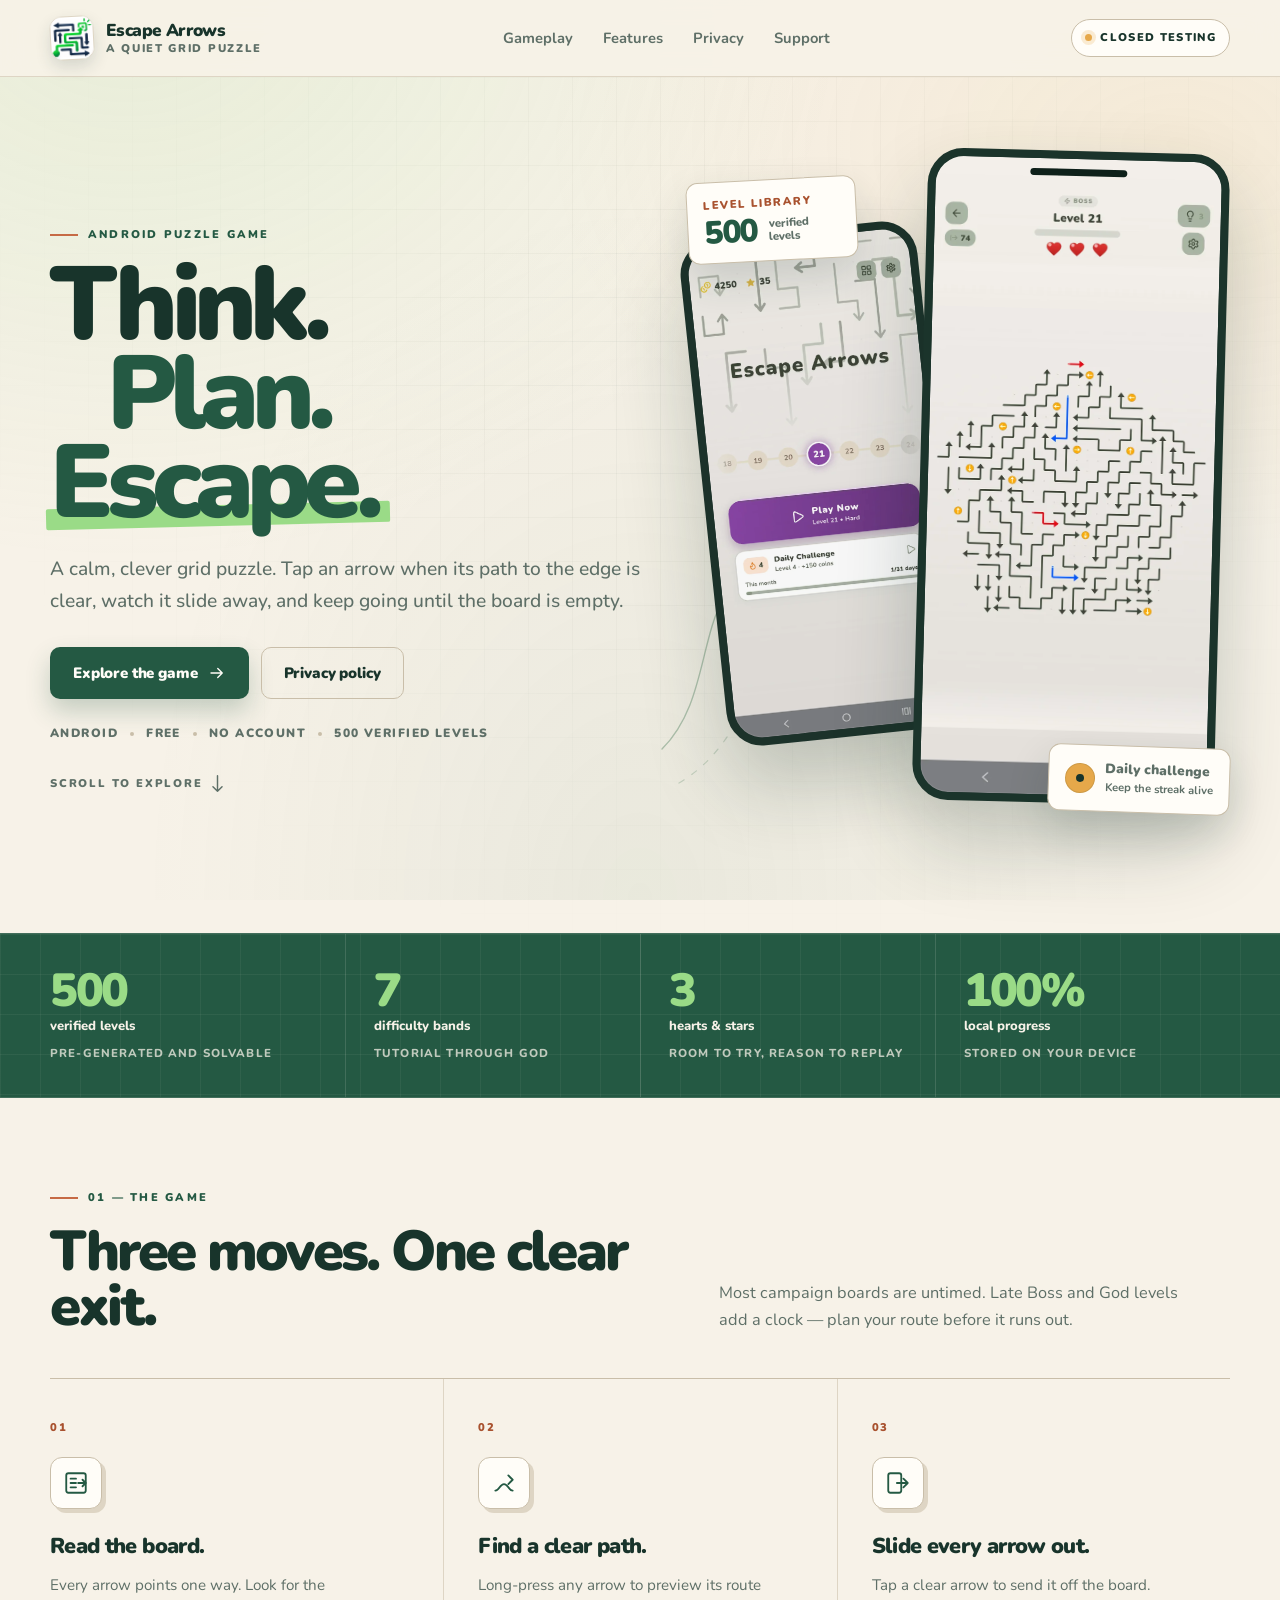
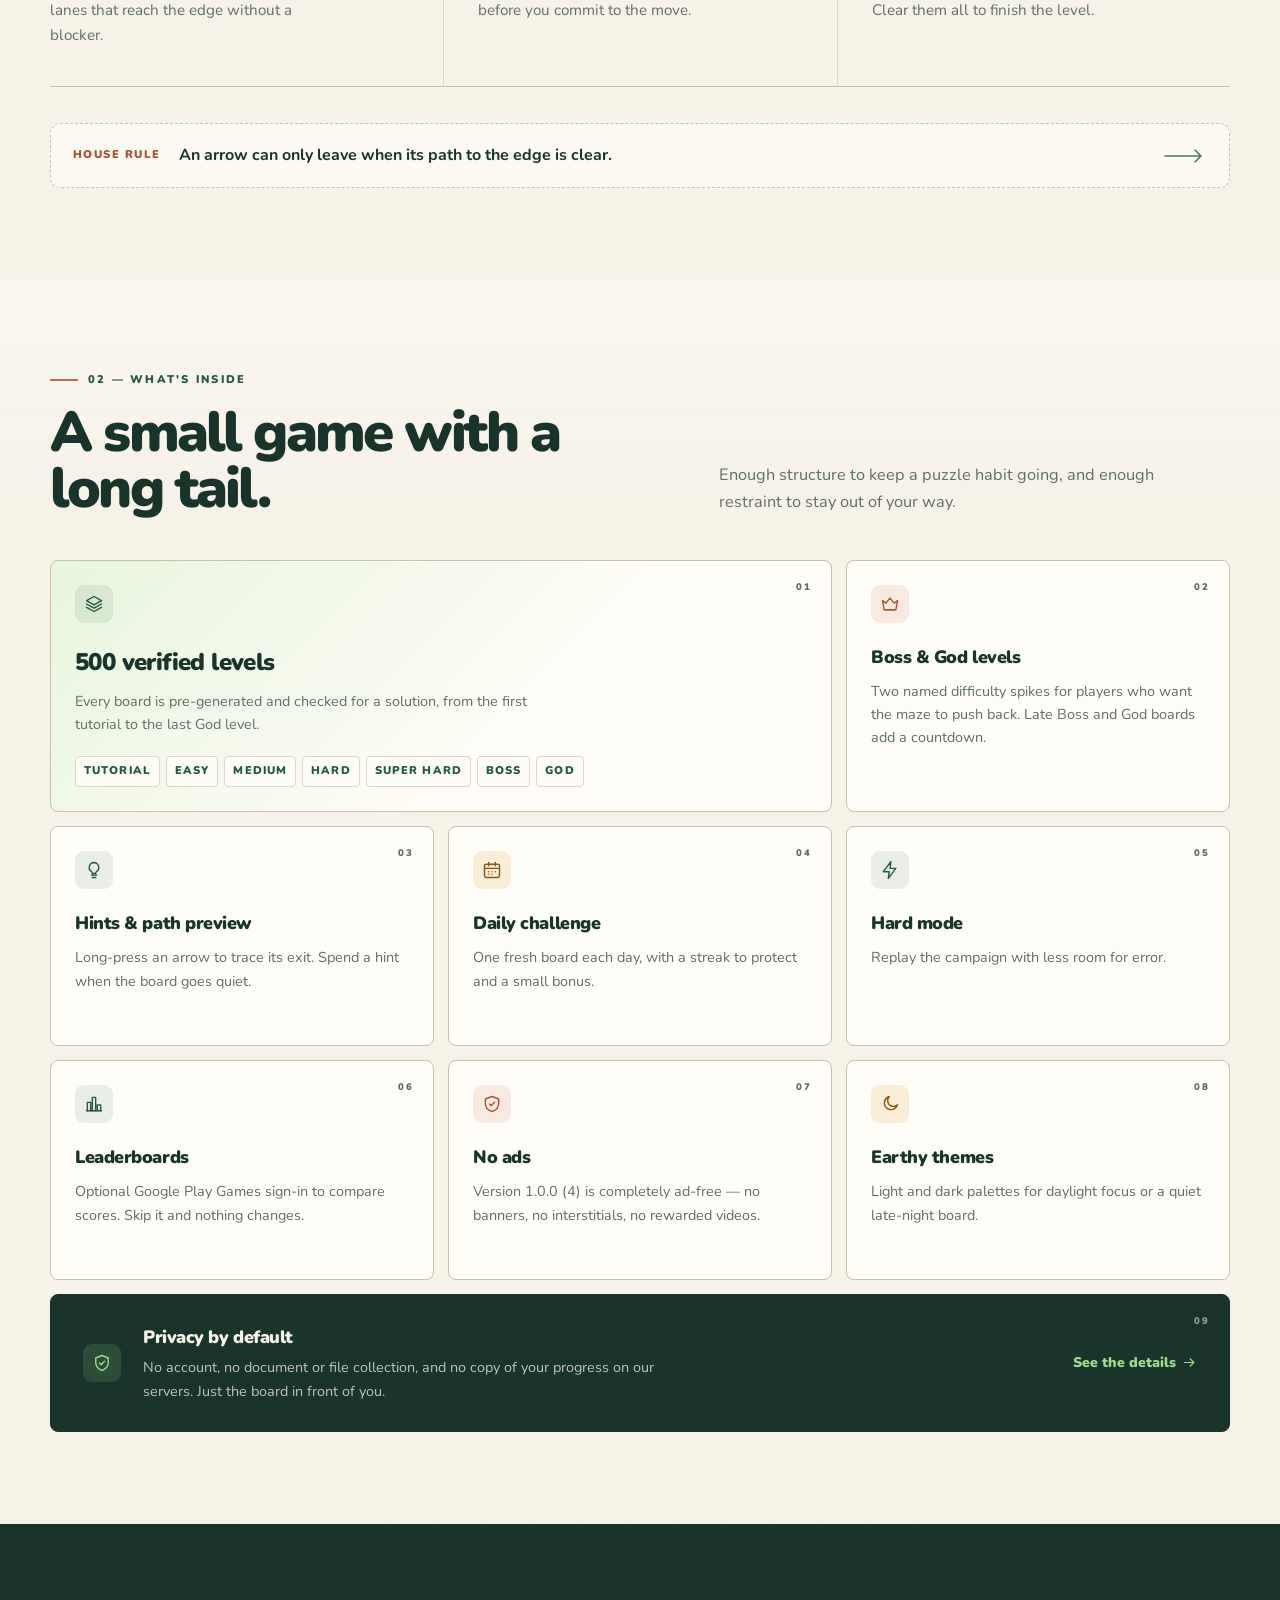
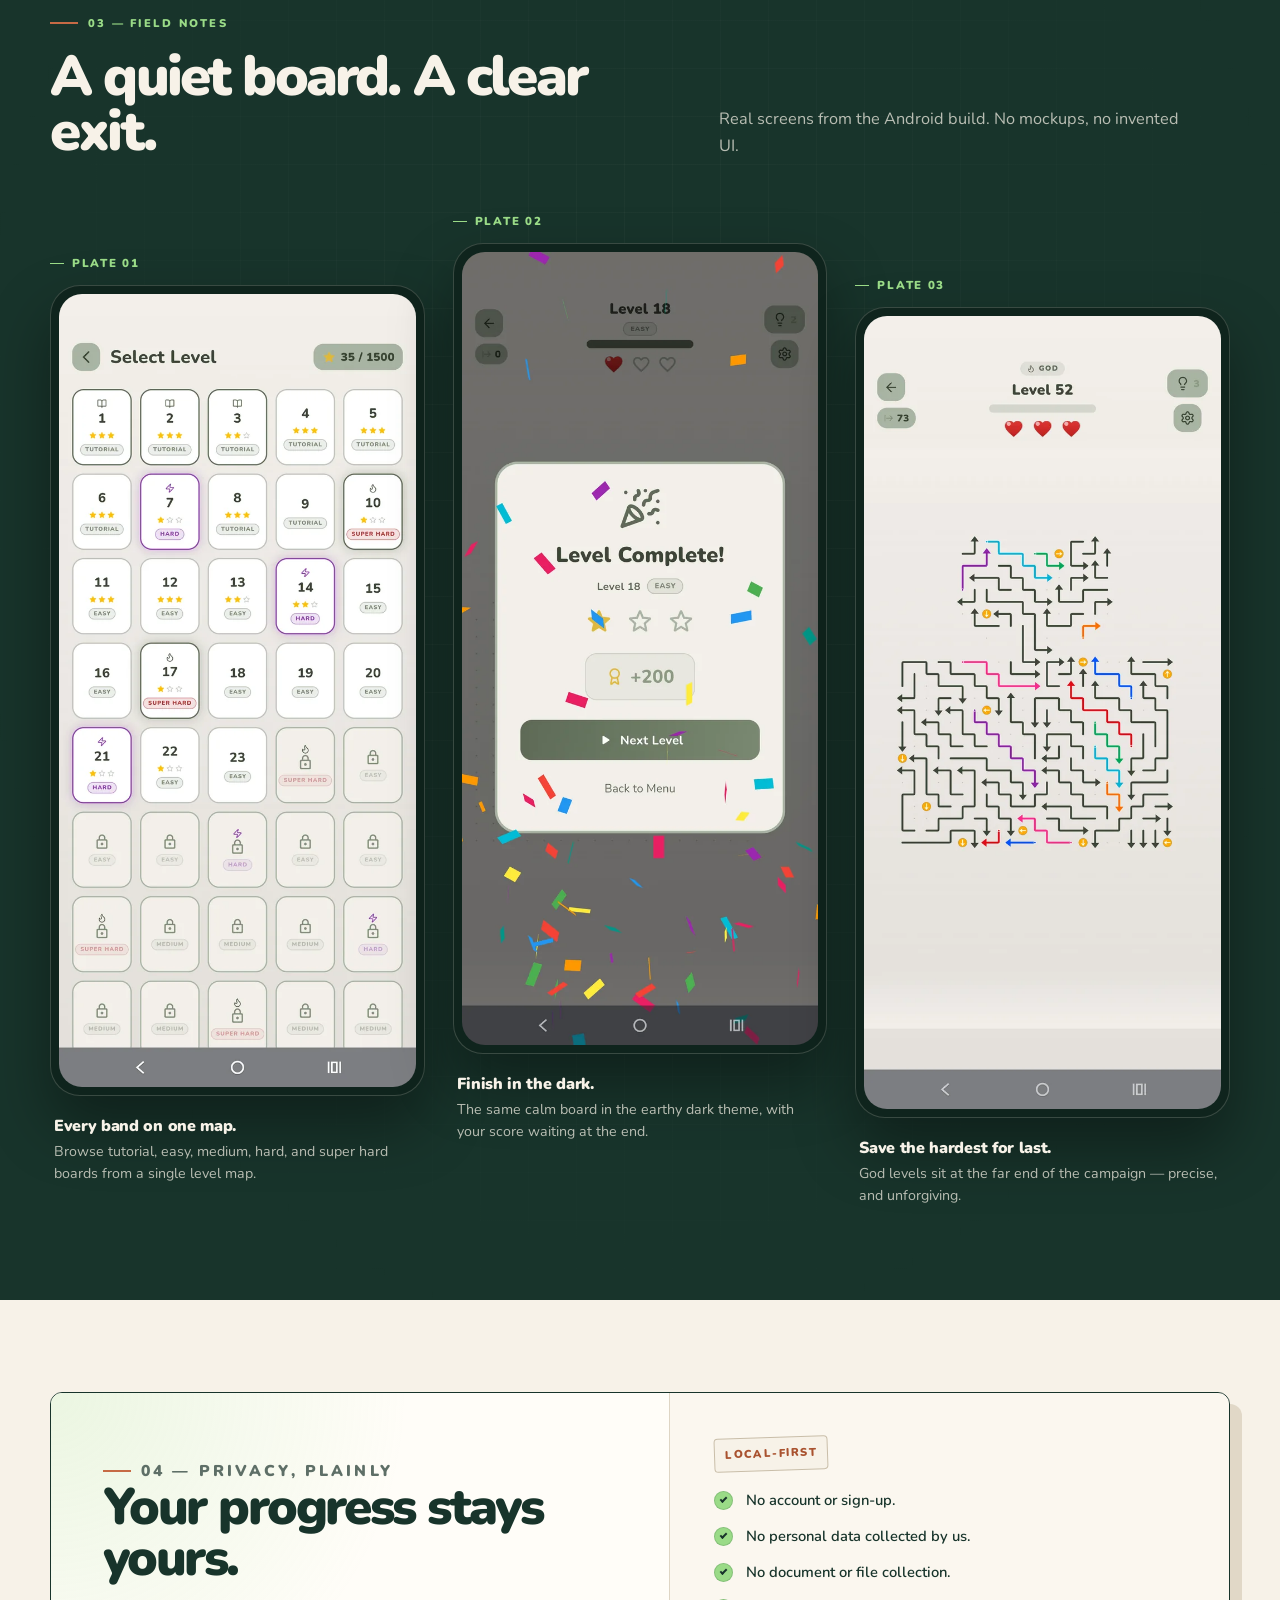
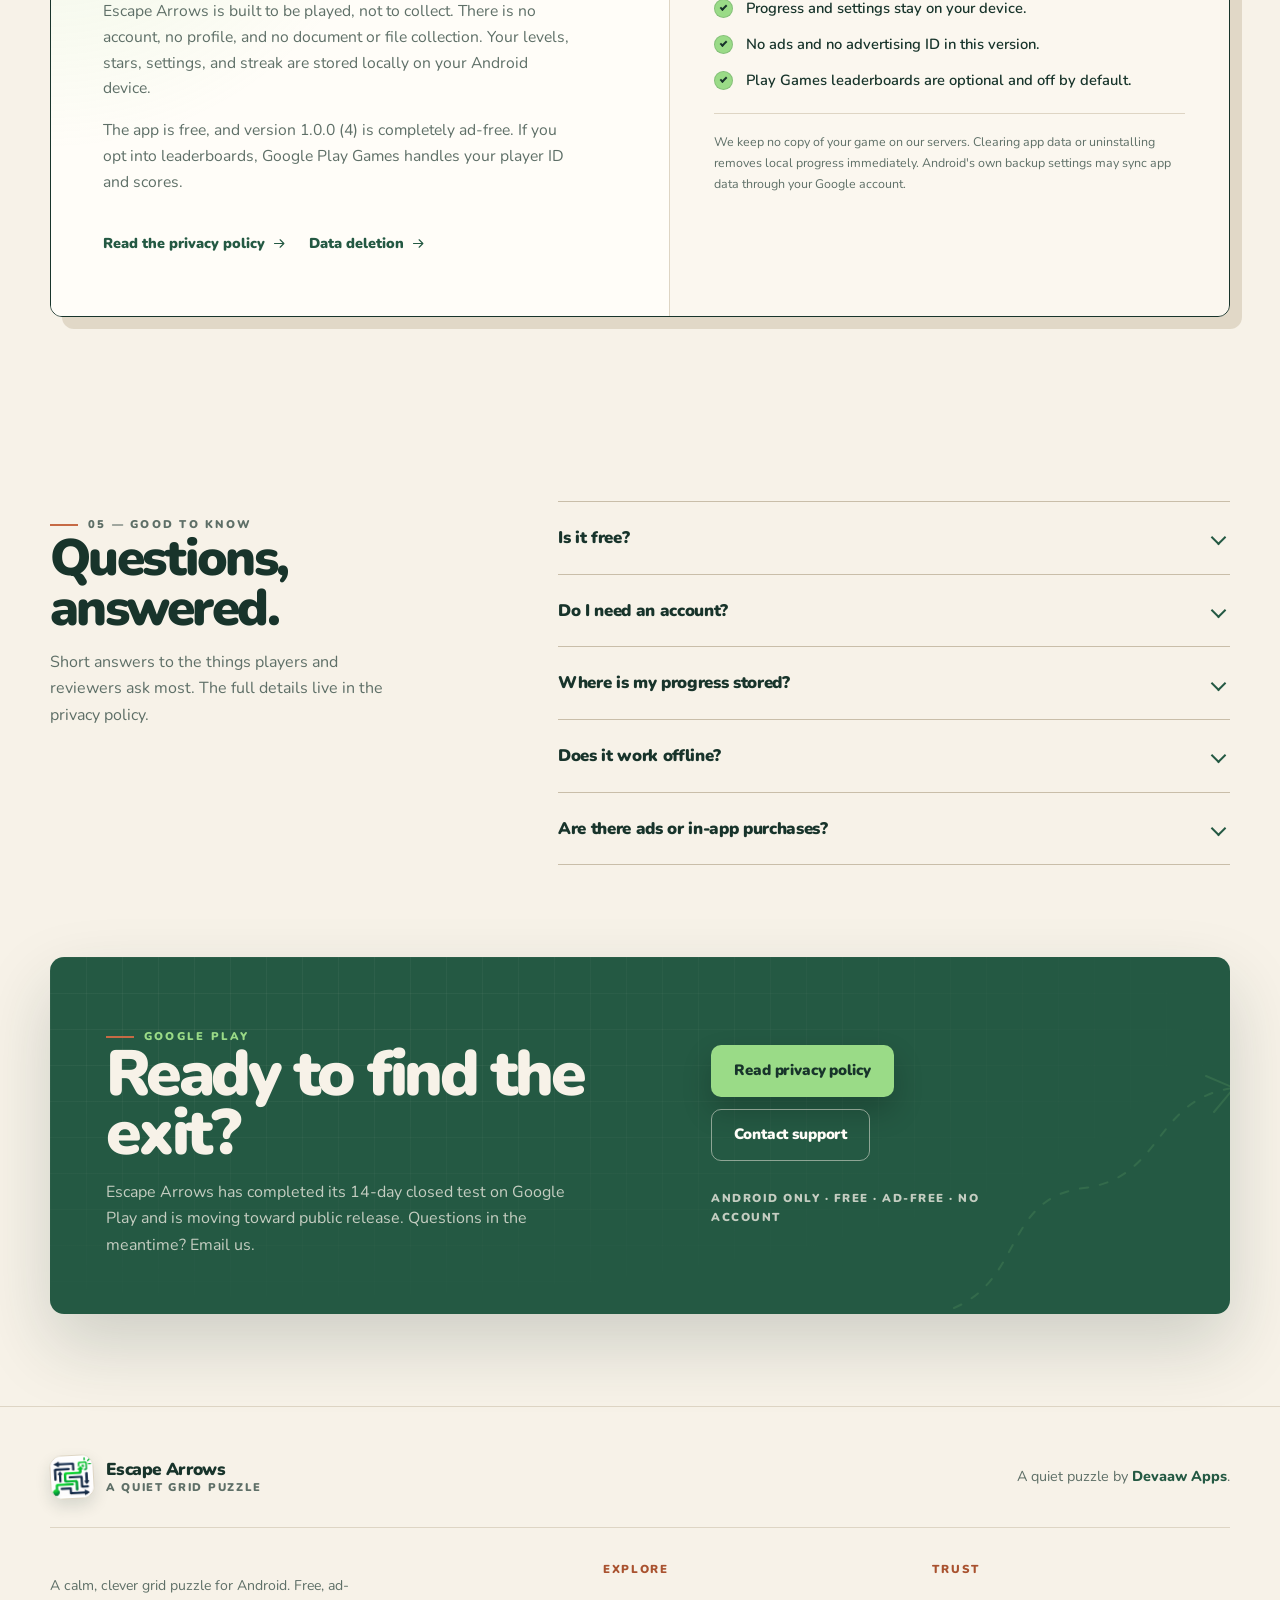
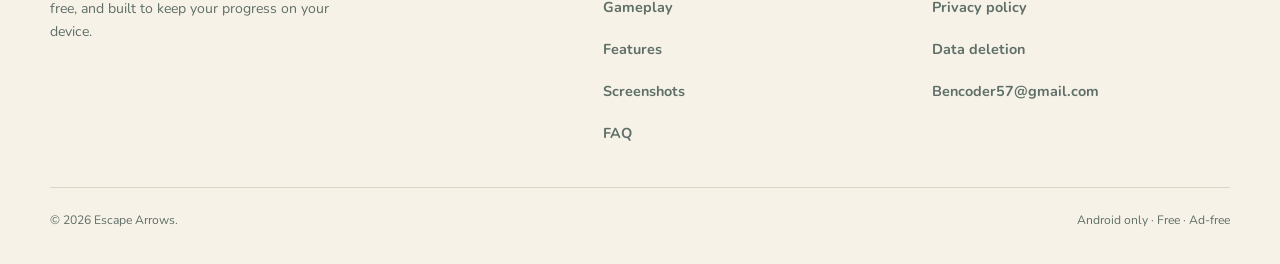
==== commit 48523c28: "docs(site): align privacy, deletion and landing pages with the ad-free 1.0.0+4 build" ====
--- a/escape-arrows/index.html
+++ b/escape-arrows/index.html
@@ -6,7 +6,7 @@
     <title>Escape Arrows — Think. Plan. Escape.</title>
     <meta
       name="description"
-      content="Escape Arrows is a calm, clever Android grid puzzle. Slide every arrow out of the maze across 500 verified levels. No account, no purchases, progress stays local."
+      content="Escape Arrows is a calm, clever Android grid puzzle. Slide every arrow out of the maze across 500 verified levels. No account, no ads, no purchases, progress stays local."
     />
     <meta name="color-scheme" content="light" />
     <meta name="theme-color" content="#F7F2E8" />
@@ -18,7 +18,7 @@
     <meta property="og:title" content="Escape Arrows — Think. Plan. Escape." />
     <meta
       property="og:description"
-      content="A calm, clever grid puzzle for Android. Slide every arrow out of the maze across 500 verified levels. Free, no account, progress stays local."
+      content="A calm, clever grid puzzle for Android. Slide every arrow out of the maze across 500 verified levels. Free, no ads, no account, progress stays local."
     />
     <meta property="og:url" content="https://devaaw.github.io/escape-arrows/" />
     <meta property="og:image" content="https://devaaw.github.io/escape-arrows/assets/images/og-image.jpg" />
@@ -384,12 +384,12 @@
               <span class="feature-index" aria-hidden="true">07</span>
               <span class="feature-icon" aria-hidden="true">
                 <svg viewBox="0 0 24 24" fill="none" stroke="currentColor" stroke-width="1.7" stroke-linecap="round" stroke-linejoin="round">
-                  <path d="M20.8 4.6a5.5 5.5 0 0 0-7.8 0L12 5.7l-1.1-1.1a5.5 5.5 0 0 0-7.8 7.8l1.1 1.1L12 21l7.8-7.5 1.1-1.1a5.5 5.5 0 0 0-.1-7.8Z" />
-                  <path d="M12 8v6M9 11h6" />
-                </svg>
-              </span>
-              <h3>Rewarded revive</h3>
-              <p>Out of hearts? Watch an optional ad for one more try. No purchases.</p>
+                  <path d="M12 3 4 6v5c0 5 3.4 8.5 8 10 4.6-1.5 8-5 8-10V6l-8-3Z" />
+                  <path d="m9 12 2 2 4-4" />
+                </svg>
+              </span>
+              <h3>No ads</h3>
+              <p>Version 1.0.0 (4) is completely ad-free — no banners, no interstitials, no rewarded videos.</p>
             </article>
 
             <article class="feature feature--amber reveal">
@@ -514,9 +514,8 @@
                 and streak are stored locally on your Android device.
               </p>
               <p>
-                The app is free and ad-supported. Google AdMob may process your advertising
-                ID to serve and measure ads. If you opt into leaderboards, Google Play Games
-                handles your player ID and scores.
+                The app is free, and version 1.0.0 (4) is completely ad-free. If you opt
+                into leaderboards, Google Play Games handles your player ID and scores.
               </p>
               <div class="privacy-links">
                 <a class="text-link" href="./privacy-policy.html">
@@ -541,7 +540,7 @@
                 <li>No personal data collected by us.</li>
                 <li>No document or file collection.</li>
                 <li>Progress and settings stay on your device.</li>
-                <li>AdMob may process an advertising ID; reset it in Android settings.</li>
+                <li>No ads and no advertising ID in this version.</li>
                 <li>Play Games leaderboards are optional and off by default.</li>
               </ul>
               <p class="privacy-note">
@@ -568,7 +567,7 @@
           <div class="faq-list reveal">
             <details>
               <summary>Is it free?</summary>
-              <p>Yes. Escape Arrows is free to play and supported by ads. There are no in-app purchases.</p>
+              <p>Yes. Escape Arrows is free to play, with no ads in version 1.0.0 (4) and no in-app purchases.</p>
             </details>
             <details>
               <summary>Do I need an account?</summary>
@@ -580,11 +579,11 @@
             </details>
             <details>
               <summary>Does it work offline?</summary>
-              <p>Yes. The puzzle itself works offline. Ads, leaderboards, and app updates need a connection.</p>
+              <p>Yes. The puzzle itself works offline. Leaderboards and app updates need a connection.</p>
             </details>
             <details>
               <summary>Are there ads or in-app purchases?</summary>
-              <p>There are ads served by Google AdMob, including an optional rewarded ad for a revive. There are no in-app purchases.</p>
+              <p>No. Version 1.0.0 (4) is completely ad-free. There are no in-app purchases.</p>
             </details>
           </div>
         </div>
@@ -598,17 +597,17 @@
               <path d="M272 38l28 12-20 24" stroke="currentColor" stroke-width="2" stroke-linecap="round" stroke-linejoin="round" />
             </svg>
             <div class="cta-copy">
-              <p class="eyebrow"><span class="eyebrow-rule" aria-hidden="true"></span>Closed testing</p>
+              <p class="eyebrow"><span class="eyebrow-rule" aria-hidden="true"></span>Google Play</p>
               <h2 id="cta-title">Ready to find the exit?</h2>
               <p>
-                Escape Arrows is in closed testing on Google Play. The public listing
-                is not open yet.
+                Escape Arrows has completed its 14-day closed test on Google Play and is
+                moving toward public release. Questions in the meantime? Email us.
               </p>
             </div>
             <div class="cta-actions">
               <a class="button button--lime" href="./privacy-policy.html">Read privacy policy</a>
               <a class="button button--outline-light" href="mailto:Bencoder57@gmail.com">Contact support</a>
-              <p class="cta-note">Android only · Free · Ad-supported · No account</p>
+              <p class="cta-note">Android only · Free · Ad-free · No account</p>
             </div>
           </div>
         </div>
@@ -632,7 +631,7 @@
       <div class="shell footer-grid">
         <div class="footer-about">
           <p>
-            A calm, clever grid puzzle for Android. Free, ad-supported, and built to
+            A calm, clever grid puzzle for Android. Free, ad-free, and built to
             keep your progress on your device.
           </p>
         </div>
@@ -647,14 +646,13 @@
           <h3>Trust</h3>
           <a href="./privacy-policy.html">Privacy policy</a>
           <a href="./delete-data.html">Data deletion</a>
-          <a href="../app-ads.txt">app-ads.txt</a>
           <a href="mailto:Bencoder57@gmail.com">Bencoder57@gmail.com</a>
         </nav>
       </div>
 
       <div class="shell footer-bottom">
         <p>© 2026 Escape Arrows.</p>
-        <p>Android only · Free · Ad-supported</p>
+        <p>Android only · Free · Ad-free</p>
       </div>
     </footer>
 
